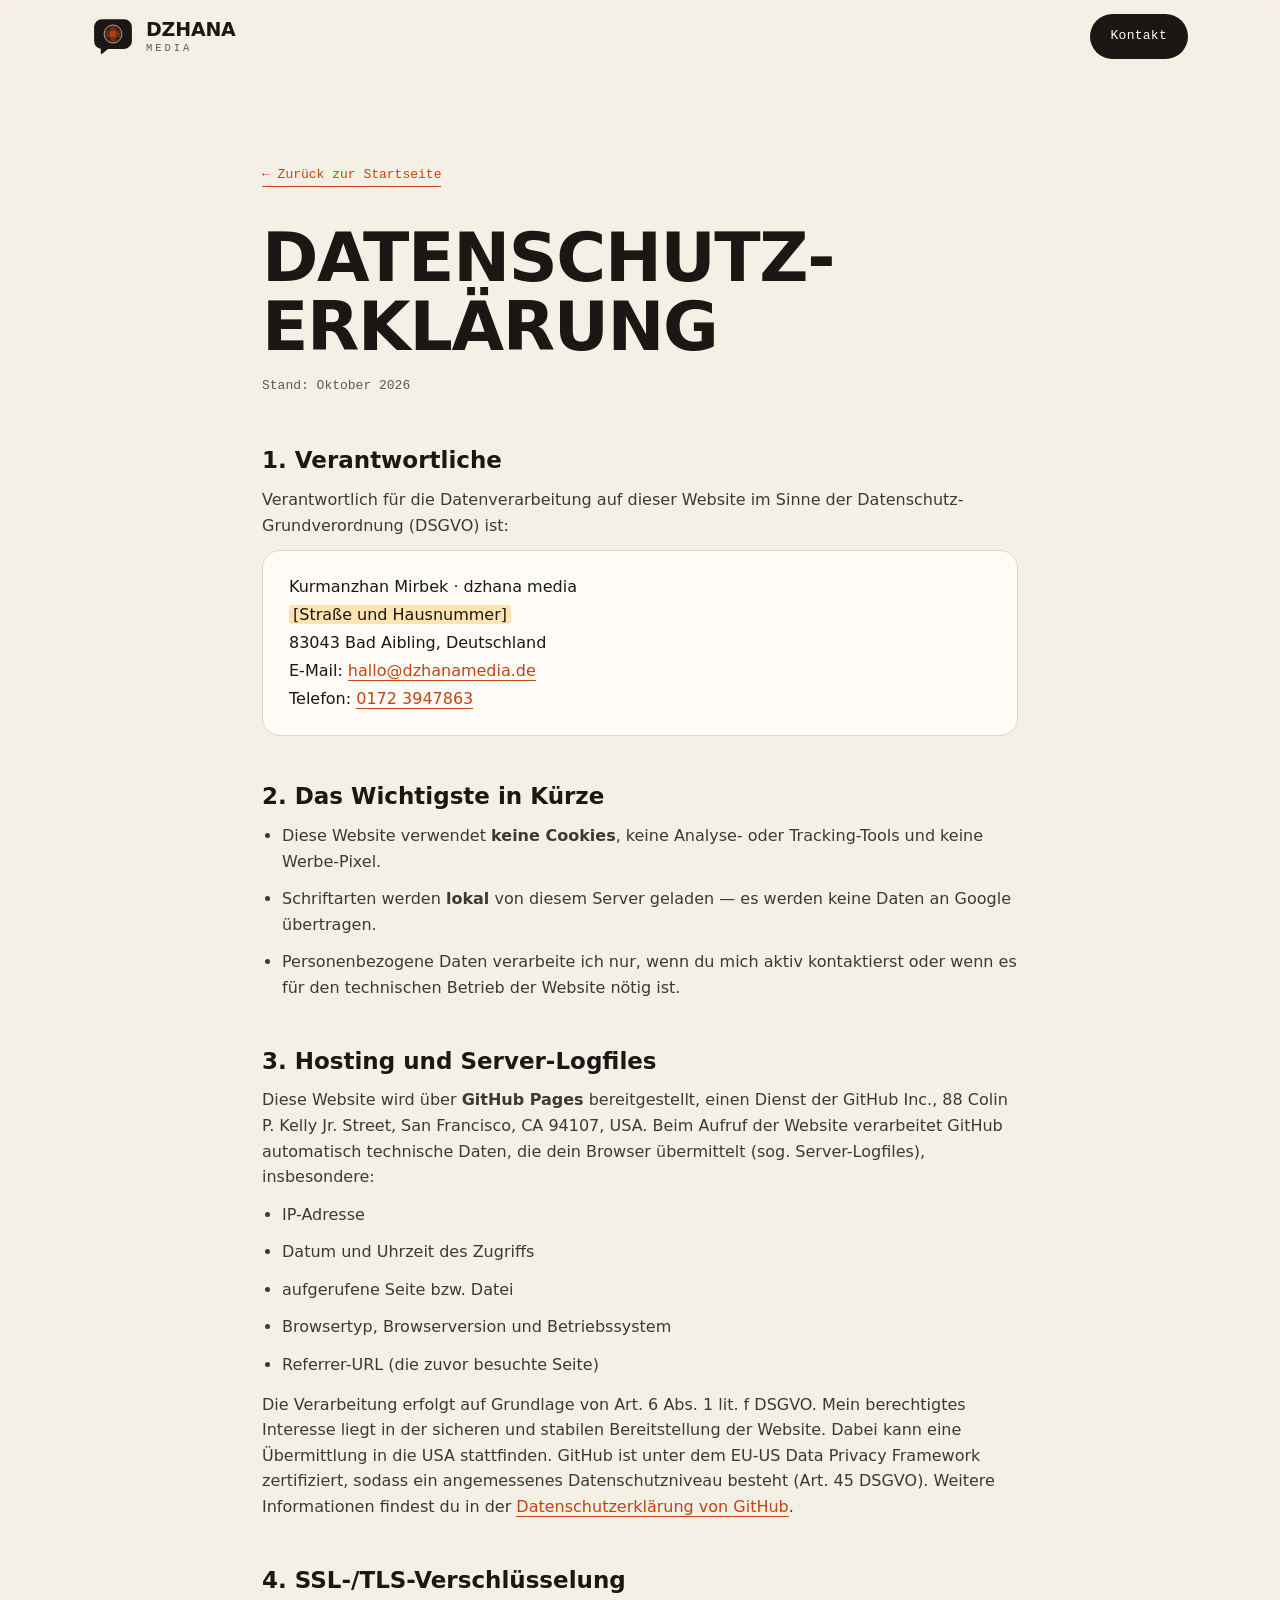
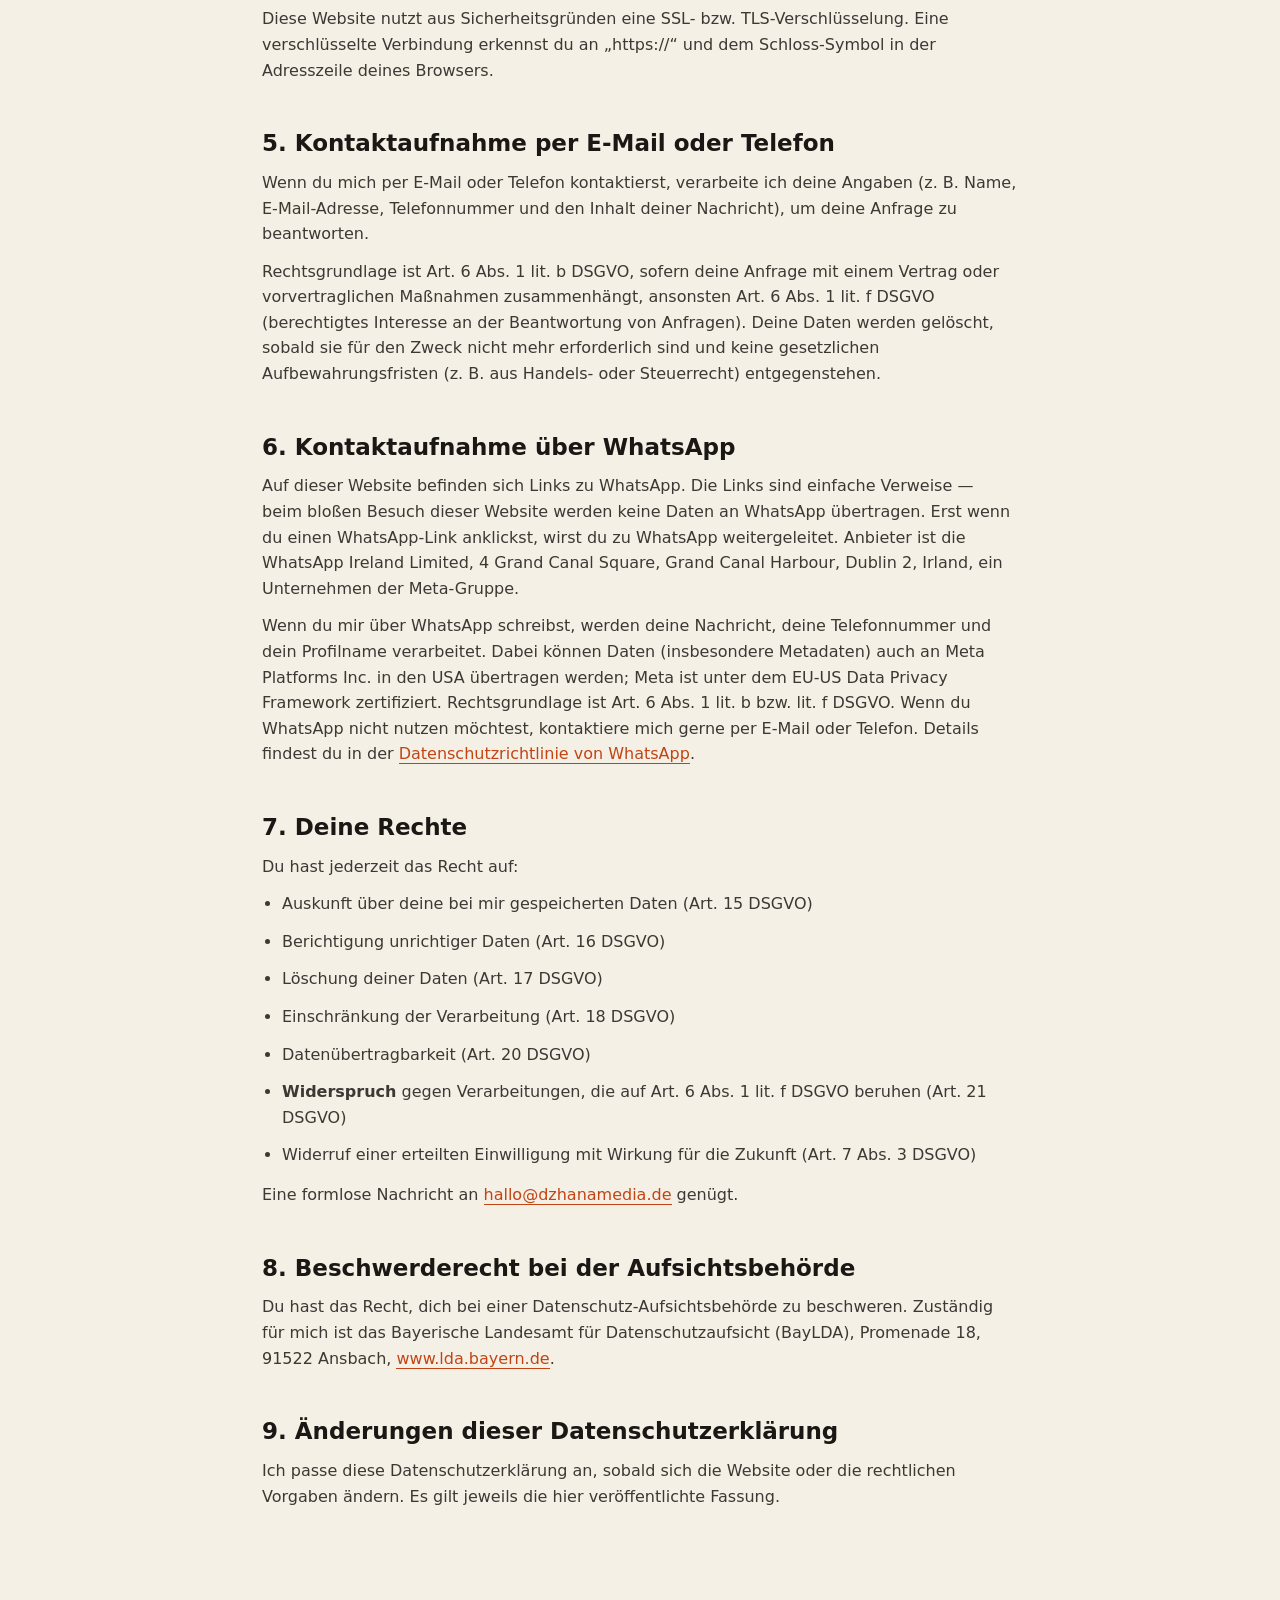
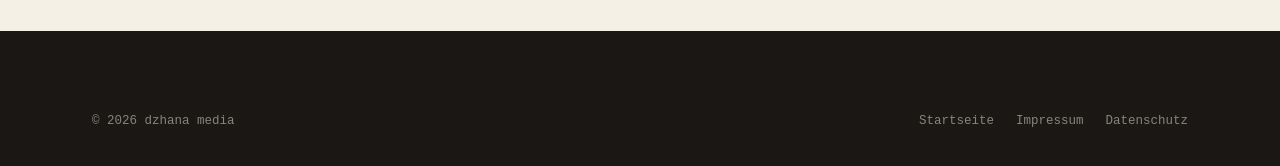
==== datenschutz.html @ 15af7c70 "Professional redesign, single-video prices, Impressum and Datenschutz - New design in the logo color" ====
<!DOCTYPE html>
<html lang="de" class="no-js">
<head>
<meta charset="UTF-8">
<meta name="viewport" content="width=device-width, initial-scale=1.0">
<title>Datenschutzerklärung — dzhana media</title>
<meta name="robots" content="noindex, follow">
<meta name="theme-color" content="#1A1714">
<link rel="icon" type="image/svg+xml" href="assets/img/favicon.svg">
<link rel="stylesheet" href="assets/css/style.css">
</head>
<body>

<header class="site-header">
  <div class="nav">
    <a href="index.html" class="brand" aria-label="dzhana media – zur Startseite">
      <img src="assets/img/logo-icon.svg" alt="" width="42" height="38">
      <span class="brand-name">dzhana<small>MEDIA</small></span>
    </a>
    <a href="index.html#kontakt" class="btn btn-primary nav-cta">Kontakt</a>
  </div>
</header>

<main class="legal">
  <div class="wrap">
    <a href="index.html" class="back-link">← Zurück zur Startseite</a>
    <h1 class="h-title">Datenschutz&shy;erklärung</h1>
    <p class="updated">Stand: Oktober 2026</p>

    <h2>1. Verantwortliche</h2>
    <p>Verantwortlich für die Datenverarbeitung auf dieser Website im Sinne der Datenschutz-Grundverordnung (DSGVO) ist:</p>
    <address>
      Kurmanzhan Mirbek · dzhana media<br>
      <span class="todo">[Straße und Hausnummer]</span><br>
      83043 Bad Aibling, Deutschland<br>
      E-Mail: <a href="mailto:hallo@dzhanamedia.de">hallo@dzhanamedia.de</a><br>
      Telefon: <a href="tel:+491723947863">0172 3947863</a>
    </address>

    <h2>2. Das Wichtigste in Kürze</h2>
    <ul>
      <li>Diese Website verwendet <strong>keine Cookies</strong>, keine Analyse- oder Tracking-Tools und keine Werbe-Pixel.</li>
      <li>Schriftarten werden <strong>lokal</strong> von diesem Server geladen — es werden keine Daten an Google übertragen.</li>
      <li>Personenbezogene Daten verarbeite ich nur, wenn du mich aktiv kontaktierst oder wenn es für den technischen Betrieb der Website nötig ist.</li>
    </ul>

    <h2>3. Hosting und Server-Logfiles</h2>
    <p>Diese Website wird über <strong>GitHub Pages</strong> bereitgestellt, einen Dienst der GitHub Inc., 88 Colin P. Kelly Jr. Street, San Francisco, CA 94107, USA. Beim Aufruf der Website verarbeitet GitHub automatisch technische Daten, die dein Browser übermittelt (sog. Server-Logfiles), insbesondere:</p>
    <ul>
      <li>IP-Adresse</li>
      <li>Datum und Uhrzeit des Zugriffs</li>
      <li>aufgerufene Seite bzw. Datei</li>
      <li>Browsertyp, Browserversion und Betriebssystem</li>
      <li>Referrer-URL (die zuvor besuchte Seite)</li>
    </ul>
    <p>Die Verarbeitung erfolgt auf Grundlage von Art. 6 Abs. 1 lit. f DSGVO. Mein berechtigtes Interesse liegt in der sicheren und stabilen Bereitstellung der Website. Dabei kann eine Übermittlung in die USA stattfinden. GitHub ist unter dem EU-US Data Privacy Framework zertifiziert, sodass ein angemessenes Datenschutzniveau besteht (Art. 45 DSGVO). Weitere Informationen findest du in der <a href="https://docs.github.com/de/site-policy/privacy-policies/github-general-privacy-statement" target="_blank" rel="noopener">Datenschutzerklärung von GitHub</a>.</p>

    <h2>4. SSL-/TLS-Verschlüsselung</h2>
    <p>Diese Website nutzt aus Sicherheitsgründen eine SSL- bzw. TLS-Verschlüsselung. Eine verschlüsselte Verbindung erkennst du an „https://“ und dem Schloss-Symbol in der Adresszeile deines Browsers.</p>

    <h2>5. Kontaktaufnahme per E-Mail oder Telefon</h2>
    <p>Wenn du mich per E-Mail oder Telefon kontaktierst, verarbeite ich deine Angaben (z. B. Name, E-Mail-Adresse, Telefonnummer und den Inhalt deiner Nachricht), um deine Anfrage zu beantworten.</p>
    <p>Rechtsgrundlage ist Art. 6 Abs. 1 lit. b DSGVO, sofern deine Anfrage mit einem Vertrag oder vorvertraglichen Maßnahmen zusammenhängt, ansonsten Art. 6 Abs. 1 lit. f DSGVO (berechtigtes Interesse an der Beantwortung von Anfragen). Deine Daten werden gelöscht, sobald sie für den Zweck nicht mehr erforderlich sind und keine gesetzlichen Aufbewahrungsfristen (z. B. aus Handels- oder Steuerrecht) entgegenstehen.</p>

    <h2>6. Kontaktaufnahme über WhatsApp</h2>
    <p>Auf dieser Website befinden sich Links zu WhatsApp. Die Links sind einfache Verweise — beim bloßen Besuch dieser Website werden keine Daten an WhatsApp übertragen. Erst wenn du einen WhatsApp-Link anklickst, wirst du zu WhatsApp weitergeleitet. Anbieter ist die WhatsApp Ireland Limited, 4 Grand Canal Square, Grand Canal Harbour, Dublin 2, Irland, ein Unternehmen der Meta-Gruppe.</p>
    <p>Wenn du mir über WhatsApp schreibst, werden deine Nachricht, deine Telefonnummer und dein Profilname verarbeitet. Dabei können Daten (insbesondere Metadaten) auch an Meta Platforms Inc. in den USA übertragen werden; Meta ist unter dem EU-US Data Privacy Framework zertifiziert. Rechtsgrundlage ist Art. 6 Abs. 1 lit. b bzw. lit. f DSGVO. Wenn du WhatsApp nicht nutzen möchtest, kontaktiere mich gerne per E-Mail oder Telefon. Details findest du in der <a href="https://www.whatsapp.com/legal/privacy-policy-eea" target="_blank" rel="noopener">Datenschutzrichtlinie von WhatsApp</a>.</p>

    <h2>7. Deine Rechte</h2>
    <p>Du hast jederzeit das Recht auf:</p>
    <ul>
      <li>Auskunft über deine bei mir gespeicherten Daten (Art. 15 DSGVO)</li>
      <li>Berichtigung unrichtiger Daten (Art. 16 DSGVO)</li>
      <li>Löschung deiner Daten (Art. 17 DSGVO)</li>
      <li>Einschränkung der Verarbeitung (Art. 18 DSGVO)</li>
      <li>Datenübertragbarkeit (Art. 20 DSGVO)</li>
      <li><strong>Widerspruch</strong> gegen Verarbeitungen, die auf Art. 6 Abs. 1 lit. f DSGVO beruhen (Art. 21 DSGVO)</li>
      <li>Widerruf einer erteilten Einwilligung mit Wirkung für die Zukunft (Art. 7 Abs. 3 DSGVO)</li>
    </ul>
    <p>Eine formlose Nachricht an <a href="mailto:hallo@dzhanamedia.de">hallo@dzhanamedia.de</a> genügt.</p>

    <h2>8. Beschwerderecht bei der Aufsichtsbehörde</h2>
    <p>Du hast das Recht, dich bei einer Datenschutz-Aufsichtsbehörde zu beschweren. Zuständig für mich ist das Bayerische Landesamt für Datenschutzaufsicht (BayLDA), Promenade 18, 91522 Ansbach, <a href="https://www.lda.bayern.de" target="_blank" rel="noopener">www.lda.bayern.de</a>.</p>

    <h2>9. Änderungen dieser Datenschutzerklärung</h2>
    <p>Ich passe diese Datenschutzerklärung an, sobald sich die Website oder die rechtlichen Vorgaben ändern. Es gilt jeweils die hier veröffentlichte Fassung.</p>
  </div>
</main>

<footer class="site-footer">
  <div class="wrap">
    <div class="foot-bottom" style="padding-top:0;">
      <span>© <span data-year>2026</span> dzhana media</span>
      <nav aria-label="Rechtliches"><a href="index.html">Startseite</a><a href="impressum.html">Impressum</a><a href="datenschutz.html">Datenschutz</a></nav>
    </div>
  </div>
</footer>

<script src="assets/js/main.js"></script>
</body>
</html>
---- assets/css/style.css ----
/* =========================================================
   dzhana media — Stylesheet
   Farben aus dem Logo: Ink #1A1714 · Cream #F5F0E6 · Orange #E5531A
   ========================================================= */

/* ---------- Schriften (lokal gehostet, DSGVO-konform) ---------- */
@font-face{font-family:'Space Grotesk';font-style:normal;font-weight:500;font-display:swap;src:url('../fonts/space-grotesk-latin-500-normal.woff2') format('woff2');}
@font-face{font-family:'Space Grotesk';font-style:normal;font-weight:700;font-display:swap;src:url('../fonts/space-grotesk-latin-700-normal.woff2') format('woff2');}
@font-face{font-family:'IBM Plex Sans';font-style:normal;font-weight:400;font-display:swap;src:url('../fonts/ibm-plex-sans-latin-400-normal.woff2') format('woff2');}
@font-face{font-family:'IBM Plex Sans';font-style:normal;font-weight:500;font-display:swap;src:url('../fonts/ibm-plex-sans-latin-500-normal.woff2') format('woff2');}
@font-face{font-family:'IBM Plex Sans';font-style:normal;font-weight:600;font-display:swap;src:url('../fonts/ibm-plex-sans-latin-600-normal.woff2') format('woff2');}
@font-face{font-family:'IBM Plex Mono';font-style:normal;font-weight:400;font-display:swap;src:url('../fonts/ibm-plex-mono-latin-400-normal.woff2') format('woff2');}
@font-face{font-family:'IBM Plex Mono';font-style:normal;font-weight:500;font-display:swap;src:url('../fonts/ibm-plex-mono-latin-500-normal.woff2') format('woff2');}

:root{
  --ink:#1A1714;
  --ink-2:#26211D;
  --ink-soft:#5E5852;
  --cream:#F5F0E6;
  --cream-2:#EDE5D7;
  --paper:#FFFCF7;
  --orange:#E5531A;
  --orange-deep:#C24414;
  --line:#E1D7C6;
  --line-dark:rgba(245,240,230,0.14);
  --font-display:'Space Grotesk', system-ui, sans-serif;
  --font-body:'IBM Plex Sans', system-ui, sans-serif;
  --font-mono:'IBM Plex Mono', ui-monospace, monospace;
  --wrap:1160px;
  --radius:22px;
  --ease:cubic-bezier(.2,.7,.2,1);
}

*,*::before,*::after{margin:0;padding:0;box-sizing:border-box;}
html{scroll-behavior:smooth;scroll-padding-top:90px;-webkit-text-size-adjust:100%;overflow-x:clip;}
body{
  background:var(--cream);color:var(--ink);
  font-family:var(--font-body);font-size:16px;line-height:1.6;
  overflow-x:hidden;overflow-x:clip;-webkit-font-smoothing:antialiased;
}
a{color:inherit;text-decoration:none;}
img,svg{max-width:100%;display:block;}
button{font:inherit;color:inherit;}
::selection{background:var(--orange);color:var(--paper);}
:focus-visible{outline:2px solid var(--orange);outline-offset:3px;border-radius:4px;}
.wrap{max-width:var(--wrap);margin:0 auto;padding:0 32px;}
.skip-link{position:absolute;left:-9999px;top:12px;background:var(--ink);color:var(--paper);padding:10px 16px;border-radius:8px;z-index:200;}
.skip-link:focus{left:12px;}

/* ---------- Typografie ---------- */
.h-title{
  font-family:var(--font-display);font-weight:700;
  text-transform:uppercase;line-height:1.02;letter-spacing:-0.02em;
  text-wrap:balance;
}
.box{
  background:var(--orange);color:var(--paper);
  padding:0 0.16em;display:inline-block;
  box-decoration-break:clone;-webkit-box-decoration-break:clone;
}
.box.dark{background:var(--ink);}
.eyebrow{
  font-family:var(--font-mono);font-size:12.5px;letter-spacing:0.16em;text-transform:uppercase;
  color:var(--orange-deep);display:flex;align-items:center;gap:12px;margin-bottom:20px;
}
.eyebrow::before{content:"";width:26px;height:1px;background:currentColor;}
.lead{font-size:18px;color:var(--ink-soft);max-width:520px;}

/* ---------- Buttons ---------- */
.btn{
  font-family:var(--font-mono);font-size:14px;letter-spacing:0.02em;font-weight:500;
  display:inline-flex;align-items:center;justify-content:center;gap:10px;
  padding:16px 28px;border-radius:100px;border:1px solid transparent;cursor:pointer;
  transition:transform .3s var(--ease), background-color .3s var(--ease), box-shadow .3s var(--ease), color .3s, border-color .3s;
}
.btn svg{transition:transform .3s var(--ease);}
.btn:hover svg{transform:translateX(4px);}
.btn-primary{background:var(--ink);color:var(--paper);}
.btn-primary:hover{background:var(--orange);transform:translateY(-2px);box-shadow:0 14px 30px -12px rgba(229,83,26,0.6);}
.btn-orange{background:var(--orange);color:var(--paper);}
.btn-orange:hover{background:var(--orange-deep);transform:translateY(-2px);box-shadow:0 14px 30px -12px rgba(229,83,26,0.6);}
.btn-outline{border-color:currentColor;background:transparent;}
.btn-outline:hover{background:var(--ink);color:var(--paper);border-color:var(--ink);transform:translateY(-2px);}
.btn-light{background:var(--paper);color:var(--ink);}
.btn-light:hover{background:var(--ink);color:var(--paper);transform:translateY(-2px);}
.link-underline{border-bottom:1px solid currentColor;padding-bottom:2px;font-family:var(--font-mono);font-size:14px;transition:color .3s;}
.link-underline:hover{color:var(--orange-deep);}

/* ---------- Header ---------- */
.site-header{
  position:fixed;inset:0 0 auto 0;z-index:100;
  background:rgba(245,240,230,0.82);
  backdrop-filter:saturate(1.4) blur(14px);-webkit-backdrop-filter:saturate(1.4) blur(14px);
  border-bottom:1px solid transparent;
  transition:border-color .3s, box-shadow .3s, background .3s;
}
.site-header.scrolled{border-bottom-color:var(--line);box-shadow:0 8px 30px -20px rgba(26,23,20,0.35);}
.nav{display:flex;align-items:center;justify-content:space-between;gap:24px;padding:14px 32px;max-width:var(--wrap);margin:0 auto;}
.brand{display:flex;align-items:center;gap:12px;}
.brand img{width:42px;height:auto;transition:transform .4s var(--ease);}
.brand:hover img{transform:rotate(-8deg) scale(1.05);}
.brand-name{font-family:var(--font-display);font-weight:700;font-size:19px;text-transform:uppercase;letter-spacing:-0.01em;line-height:1;}
.brand-name small{display:block;font-family:var(--font-mono);font-weight:400;font-size:10.5px;letter-spacing:0.28em;color:var(--ink-soft);margin-top:4px;}
.nav-links{display:flex;gap:30px;font-family:var(--font-mono);font-size:13px;letter-spacing:0.04em;}
.nav-links a{position:relative;padding:4px 0;}
.nav-links a::after{content:"";position:absolute;left:0;bottom:-2px;width:100%;height:1px;background:var(--orange);transform:scaleX(0);transform-origin:right;transition:transform .35s var(--ease);}
.nav-links a:hover::after,.nav-links a.active::after{transform:scaleX(1);transform-origin:left;}
.nav-cta{padding:11px 20px;font-size:13px;}
.burger{display:none;width:44px;height:44px;border:none;background:none;cursor:pointer;position:relative;}
.burger span{position:absolute;left:11px;right:11px;height:2px;background:var(--ink);border-radius:2px;transition:transform .35s var(--ease), opacity .2s;}
.burger span:nth-child(1){top:16px;}
.burger span:nth-child(2){top:26px;}
.menu-open .burger span:nth-child(1){transform:translateY(5px) rotate(45deg);}
.menu-open .burger span:nth-child(2){transform:translateY(-5px) rotate(-45deg);}
.mobile-menu{
  display:none;position:fixed;inset:0;z-index:90;background:var(--ink);color:var(--cream);
  padding:110px 28px 40px;flex-direction:column;gap:6px;
  opacity:0;visibility:hidden;transition:opacity .35s var(--ease), visibility .35s;
}
.mobile-menu a{font-family:var(--font-display);font-weight:700;font-size:34px;text-transform:uppercase;padding:8px 0;border-bottom:1px solid var(--line-dark);
  transform:translateY(16px);opacity:0;transition:transform .5s var(--ease), opacity .5s var(--ease), color .2s;}
.mobile-menu a:hover{color:var(--orange);}
.mobile-menu .btn{margin-top:26px;font-family:var(--font-mono);font-weight:500;font-size:15px;text-transform:none;padding:18px 28px;border:none;}
.menu-open .mobile-menu{opacity:1;visibility:visible;}
.menu-open .mobile-menu a{transform:none;opacity:1;}
.menu-open .mobile-menu a:nth-child(2){transition-delay:.04s;}
.menu-open .mobile-menu a:nth-child(3){transition-delay:.08s;}
.menu-open .mobile-menu a:nth-child(4){transition-delay:.12s;}
.menu-open .mobile-menu a:nth-child(5){transition-delay:.16s;}
.menu-open .mobile-menu a:nth-child(6){transition-delay:.2s;}
.menu-open .site-header{background:transparent;border-color:transparent;box-shadow:none;backdrop-filter:none;-webkit-backdrop-filter:none;}
.menu-open .site-header .brand-name,.menu-open .site-header .brand-name small{color:var(--cream);}
.menu-open .burger span{background:var(--cream);}
.menu-open{overflow:hidden;}

/* ---------- Sections ---------- */
section{padding:120px 0;position:relative;}
.section-head{max-width:700px;margin-bottom:60px;}
.section-head .h-title{font-size:clamp(34px,4.6vw,56px);}
.section-head p{margin-top:20px;}
.dark{background:var(--ink);color:var(--cream);}
.dark .eyebrow{color:var(--orange);}
.dark .lead,.dark .muted{color:rgba(245,240,230,0.66);}

/* ---------- Hero ---------- */
.hero{padding:170px 0 90px;overflow:hidden;}
.hero-grid{display:grid;grid-template-columns:1.1fr 0.9fr;gap:48px;align-items:center;}
.hero .h-title{font-size:clamp(44px,6.6vw,84px);}
.hero .lead{margin:28px 0 38px;}
.hero-actions{display:flex;gap:22px;flex-wrap:wrap;align-items:center;}
.hero-meta{display:flex;flex-wrap:wrap;gap:10px 26px;margin-top:44px;font-family:var(--font-mono);font-size:12.5px;color:var(--ink-soft);}
.hero-meta span{display:flex;align-items:center;gap:8px;}
.hero-meta span::before{content:"";width:6px;height:6px;border-radius:50%;background:var(--orange);}
.hero-bg-ring{
  position:absolute;right:-180px;top:80px;width:640px;height:640px;border-radius:50%;
  border:1px solid var(--line);pointer-events:none;
}
.hero-bg-ring::after{content:"";position:absolute;inset:70px;border-radius:50%;border:1px dashed var(--line);animation:spin 80s linear infinite;}
@keyframes spin{to{transform:rotate(360deg);}}

/* Hero entrance */
.hero-in > *{opacity:0;transform:translateY(26px);animation:heroIn .9s var(--ease) forwards;}
.hero-in > *:nth-child(1){animation-delay:.05s;}
.hero-in > *:nth-child(2){animation-delay:.15s;}
.hero-in > *:nth-child(3){animation-delay:.28s;}
.hero-in > *:nth-child(4){animation-delay:.4s;}
.hero-in > *:nth-child(5){animation-delay:.52s;}
@keyframes heroIn{to{opacity:1;transform:none;}}

/* Phones */
.phones{position:relative;height:560px;}
.phone{
  position:absolute;width:240px;height:490px;border-radius:38px;background:var(--ink);padding:9px;
  box-shadow:0 40px 80px -30px rgba(26,23,20,0.55), inset 0 0 0 1.5px #3a332d;
}
.phone::before{content:"";position:absolute;top:18px;left:50%;transform:translateX(-50%);width:70px;height:20px;border-radius:20px;background:var(--ink);z-index:3;}
.phone-screen{position:relative;width:100%;height:100%;border-radius:30px;overflow:hidden;background:#2a2420 center/cover no-repeat;}
.phone-a{left:2%;top:40px;transform:rotate(-7deg);z-index:1;animation:phoneInA 1.1s var(--ease) .35s both, floatA 7s ease-in-out 1.5s infinite;}
.phone-b{right:2%;top:0;transform:rotate(5deg);z-index:2;animation:phoneInB 1.1s var(--ease) .5s both, floatB 8s ease-in-out 1.6s infinite;}
@keyframes phoneInA{from{opacity:0;transform:translateY(60px) rotate(-14deg);}to{opacity:1;transform:rotate(-7deg);}}
@keyframes phoneInB{from{opacity:0;transform:translateY(80px) rotate(12deg);}to{opacity:1;transform:rotate(5deg);}}
@keyframes floatA{0%,100%{transform:rotate(-7deg) translateY(0);}50%{transform:rotate(-6deg) translateY(-12px);}}
@keyframes floatB{0%,100%{transform:rotate(5deg) translateY(0);}50%{transform:rotate(4deg) translateY(-16px);}}

/* Phone A – Kamera-Ansicht */
.cam{background-image:url('../img/portrait.jpg');background-position:58% 30%;}
.cam::after{content:"";position:absolute;inset:0;background:linear-gradient(180deg,rgba(0,0,0,0.35),transparent 25%,transparent 70%,rgba(0,0,0,0.55));}
.cam-grid{position:absolute;inset:0;z-index:1;
  background-image:linear-gradient(rgba(255,255,255,0.18) 1px,transparent 1px),linear-gradient(90deg,rgba(255,255,255,0.18) 1px,transparent 1px);
  background-size:33.33% 33.33%;background-position:-1px -1px;}
.cam-top{position:absolute;top:46px;left:0;right:0;display:flex;justify-content:center;z-index:2;}
.timer{display:flex;align-items:center;gap:7px;background:rgba(229,83,26,0.95);color:#fff;font-family:var(--font-mono);font-size:11px;letter-spacing:0.06em;padding:4px 10px;border-radius:6px;}
.timer i{width:6px;height:6px;border-radius:50%;background:#fff;animation:blink 1.2s steps(2) infinite;}
@keyframes blink{50%{opacity:0;}}
.cam-bottom{position:absolute;bottom:22px;left:0;right:0;display:flex;align-items:center;justify-content:center;z-index:2;}
.shutter{width:58px;height:58px;border-radius:50%;border:3px solid #fff;display:grid;place-items:center;}
.shutter::after{content:"";width:24px;height:24px;border-radius:6px;background:var(--orange);}
.focus{position:absolute;z-index:2;left:46%;top:30%;width:64px;height:64px;border:1.5px solid #FFD27A;animation:focus 3.5s var(--ease) infinite;}
@keyframes focus{0%,100%{transform:scale(1);opacity:.9;}10%{transform:scale(.82);}20%{transform:scale(1);}70%{opacity:.9;}85%{opacity:0;}}

/* Phone B – fertiges Reel */
.reel{background-image:url('../img/portrait.jpg');background-position:62% 22%;}
.reel::after{content:"";position:absolute;inset:0;background:linear-gradient(180deg,rgba(26,23,20,0.25),transparent 30%,rgba(26,23,20,0.85) 100%);}
.reel-progress{position:absolute;top:46px;left:16px;right:16px;display:flex;gap:4px;z-index:2;}
.reel-progress span{flex:1;height:2.5px;border-radius:2px;background:rgba(255,255,255,0.35);overflow:hidden;}
.reel-progress span:first-child::after{content:"";display:block;height:100%;background:#fff;animation:prog 5s linear infinite;transform-origin:left;}
@keyframes prog{from{transform:scaleX(0);}to{transform:scaleX(1);}}
.reel-hook{position:absolute;left:16px;right:52px;top:42%;z-index:2;font-family:var(--font-display);font-weight:700;font-size:19px;line-height:1.1;text-transform:uppercase;color:#fff;}
.reel-hook em{font-style:normal;background:var(--orange);padding:0 .15em;}
.reel-side{position:absolute;right:12px;bottom:84px;z-index:2;display:flex;flex-direction:column;gap:16px;align-items:center;}
.reel-side svg{width:24px;height:24px;color:#fff;}
.reel-side .like{animation:like 3s ease-in-out infinite;}
@keyframes like{0%,70%,100%{transform:scale(1);color:#fff;}78%{transform:scale(1.3);color:var(--orange);}86%{transform:scale(1);color:var(--orange);}}
.reel-meta{position:absolute;left:16px;right:56px;bottom:22px;z-index:2;color:#fff;}
.reel-user{display:flex;align-items:center;gap:8px;font-family:var(--font-mono);font-size:11px;margin-bottom:6px;}
.reel-user img{width:24px;height:24px;border-radius:50%;background:var(--cream);padding:2px;}
.reel-caption{font-size:11.5px;line-height:1.35;opacity:.9;}
.badge{
  position:absolute;z-index:4;font-family:var(--font-mono);font-size:11.5px;letter-spacing:0.06em;text-transform:uppercase;
  background:var(--paper);color:var(--ink);padding:10px 14px;border-radius:12px;
  box-shadow:0 18px 40px -18px rgba(26,23,20,0.5);display:flex;align-items:center;gap:8px;
}
.badge b{color:var(--orange);font-weight:500;}
.badge-1{left:-6%;bottom:56px;animation:heroIn .8s var(--ease) 1.1s both, floatB 9s ease-in-out 2s infinite;}
.badge-2{right:-2%;bottom:-6px;animation:heroIn .8s var(--ease) 1.3s both;}

/* ---------- Laufband ---------- */
.marquee{background:var(--ink);color:var(--cream);padding:22px 0;overflow:hidden;border-block:1px solid var(--ink);}
.marquee-track{display:flex;gap:48px;width:max-content;animation:marquee 32s linear infinite;}
.marquee:hover .marquee-track{animation-play-state:paused;}
.marquee span{font-family:var(--font-display);font-weight:700;font-size:22px;text-transform:uppercase;letter-spacing:-0.01em;display:flex;align-items:center;gap:48px;white-space:nowrap;}
.marquee span::after{content:"";width:10px;height:10px;border-radius:50%;background:var(--orange);}
@keyframes marquee{to{transform:translateX(-50%);}}

/* ---------- Probleme ---------- */
.pain-grid{display:grid;grid-template-columns:repeat(2,1fr);gap:1px;background:var(--line-dark);border:1px solid var(--line-dark);border-radius:var(--radius);overflow:hidden;}
.pain-item{background:var(--ink);padding:40px 36px;display:flex;gap:22px;transition:background .4s var(--ease);}
.pain-item:hover{background:var(--ink-2);}
.pain-num{font-family:var(--font-mono);color:var(--orange);font-size:13px;padding-top:5px;}
.pain-item h3{font-family:var(--font-display);font-size:21px;font-weight:700;margin-bottom:8px;line-height:1.2;}
.pain-item p{color:rgba(245,240,230,0.62);font-size:15px;}
.pain-answer{margin-top:44px;display:flex;align-items:center;justify-content:space-between;gap:24px;flex-wrap:wrap;}
.pain-answer p{font-family:var(--font-display);font-size:clamp(22px,2.6vw,30px);font-weight:500;max-width:640px;line-height:1.25;}
.pain-answer p strong{color:var(--orange);font-weight:700;}

/* ---------- Ablauf ---------- */
.steps{display:grid;grid-template-columns:repeat(5,1fr);gap:18px;counter-reset:step;position:relative;}
.step{background:var(--paper);border:1px solid var(--line);border-radius:var(--radius);padding:28px 24px;position:relative;transition:transform .4s var(--ease), border-color .3s, box-shadow .4s var(--ease);}
.step:hover{transform:translateY(-8px);border-color:var(--orange);box-shadow:0 24px 50px -30px rgba(26,23,20,0.4);}
.step-num{font-family:var(--font-mono);font-size:12px;color:var(--orange-deep);letter-spacing:0.1em;display:flex;align-items:center;justify-content:space-between;margin-bottom:34px;}
.step-icon{width:42px;height:42px;border-radius:12px;background:var(--cream);display:grid;place-items:center;color:var(--ink);transition:background .3s, color .3s;}
.step:hover .step-icon{background:var(--orange);color:var(--paper);}
.step h3{font-family:var(--font-display);font-weight:700;font-size:19px;text-transform:uppercase;margin-bottom:10px;line-height:1.15;}
.step p{color:var(--ink-soft);font-size:14.5px;}

/* ---------- Vorteile ---------- */
.adv-grid{display:grid;grid-template-columns:1fr 1fr;gap:70px;align-items:start;}
.adv-list{border-top:1px solid var(--line);}
.adv{display:grid;grid-template-columns:52px 1fr;gap:12px;padding:28px 0;border-bottom:1px solid var(--line);transition:padding .4s var(--ease);}
.adv:hover{padding-left:10px;}
.adv-mark{font-family:var(--font-mono);font-size:13px;color:var(--orange-deep);padding-top:4px;}
.adv h3{font-family:var(--font-display);font-weight:700;font-size:20px;margin-bottom:6px;}
.adv p{color:var(--ink-soft);font-size:15px;}
.channels{display:flex;flex-wrap:wrap;gap:10px;margin-top:34px;align-items:center;}
.channels-label{font-family:var(--font-mono);font-size:13px;color:var(--ink-soft);margin-right:6px;}
.pill{font-family:var(--font-mono);font-size:13px;border:1px solid var(--line);border-radius:100px;padding:7px 16px;background:var(--paper);transition:border-color .3s, color .3s, transform .3s var(--ease);}
.pill:hover{border-color:var(--orange);color:var(--orange-deep);transform:translateY(-2px);}
.session-card{background:var(--ink);color:var(--cream);border-radius:28px;padding:44px;position:sticky;top:110px;overflow:hidden;}
.session-card::before{content:"";position:absolute;width:340px;height:340px;right:-140px;top:-140px;border-radius:50%;background:radial-gradient(circle,rgba(229,83,26,0.45),transparent 65%);}
.session-card > *{position:relative;}
.session-card .eyebrow{color:var(--orange);}
.session-card h3{font-family:var(--font-display);font-weight:700;font-size:30px;text-transform:uppercase;line-height:1.05;margin-bottom:14px;}
.session-card > p{color:rgba(245,240,230,0.7);}

/* Check-Listen */
.checks{list-style:none;margin:24px 0 32px;}
.checks li{display:flex;gap:12px;padding:11px 0;font-size:15px;border-top:1px solid var(--line);}
.checks li:first-child{border-top:none;}
.checks svg{flex-shrink:0;margin-top:4px;color:var(--orange);}
.dark .checks li,.session-card .checks li,.price-card.featured .checks li{border-color:var(--line-dark);}

/* ---------- Preise ---------- */
.price-tabs{display:inline-flex;background:var(--cream-2);border-radius:100px;padding:5px;margin-bottom:44px;gap:4px;}
.price-tab{border:none;background:transparent;cursor:pointer;font-family:var(--font-mono);font-size:13.5px;padding:11px 22px;border-radius:100px;color:var(--ink-soft);transition:background .3s, color .3s;}
.price-tab[aria-selected="true"]{background:var(--ink);color:var(--paper);}
.price-panel[hidden]{display:none;}
.price-panel{animation:panelIn .5s var(--ease);}
@keyframes panelIn{from{opacity:0;transform:translateY(12px);}to{opacity:1;transform:none;}}
.pricing{display:grid;grid-template-columns:repeat(3,1fr);gap:22px;align-items:stretch;}
.pricing.two{grid-template-columns:repeat(2,1fr);max-width:820px;}
.price-card{background:var(--paper);border:1px solid var(--line);border-radius:var(--radius);padding:38px 32px;display:flex;flex-direction:column;position:relative;transition:transform .4s var(--ease), box-shadow .4s var(--ease), border-color .3s;}
.price-card:hover{transform:translateY(-6px);box-shadow:0 30px 60px -36px rgba(26,23,20,0.45);border-color:var(--orange);}
.price-card.featured{background:var(--ink);color:var(--cream);border-color:var(--ink);}
.price-card.featured:hover{border-color:var(--orange);}
.price-flag{position:absolute;top:-13px;left:32px;background:var(--orange);color:var(--paper);font-family:var(--font-mono);font-size:11px;letter-spacing:0.1em;text-transform:uppercase;padding:6px 12px;border-radius:100px;}
.price-tag{font-family:var(--font-mono);font-size:12px;letter-spacing:0.14em;text-transform:uppercase;color:var(--orange-deep);margin-bottom:8px;}
.price-card.featured .price-tag{color:var(--orange);}
.price-card h3{font-family:var(--font-display);font-weight:700;font-size:24px;text-transform:uppercase;margin-bottom:18px;line-height:1.1;}
.price{font-family:var(--font-display);font-weight:700;font-size:46px;line-height:1;letter-spacing:-0.02em;margin-bottom:6px;}
.price small{font-family:var(--font-mono);font-size:13px;font-weight:400;opacity:.6;letter-spacing:0;margin-left:4px;}
.price-sub{font-size:14px;color:var(--ink-soft);min-height:22px;}
.price-card.featured .price-sub{color:rgba(245,240,230,0.6);}
.price-card .checks{flex-grow:1;}
.price-card .btn{width:100%;}
.price-card.featured .btn-primary{background:var(--orange);}
.price-card.featured .btn-primary:hover{background:var(--paper);color:var(--ink);}
.price-note{margin-top:28px;font-family:var(--font-mono);font-size:12.5px;color:var(--ink-soft);}

/* ---------- Über mich ---------- */
.about{display:grid;grid-template-columns:0.85fr 1.15fr;gap:72px;align-items:center;}
.portrait{position:relative;}
.portrait-img{aspect-ratio:4/5;border-radius:28px;overflow:hidden;position:relative;background:var(--ink);}
.portrait-img img{width:100%;height:100%;object-fit:cover;object-position:60% 25%;transition:transform 1.2s var(--ease);}
.portrait:hover .portrait-img img{transform:scale(1.04);}
.portrait-frame{position:absolute;inset:18px -18px -18px 18px;border:1px solid var(--orange);border-radius:28px;z-index:-1;}
.portrait-logo{position:absolute;right:-26px;top:34px;width:92px;filter:drop-shadow(0 16px 26px rgba(26,23,20,0.35));animation:floatB 8s ease-in-out infinite;}
.portrait-caption{position:absolute;left:20px;bottom:20px;background:rgba(26,23,20,0.75);backdrop-filter:blur(8px);-webkit-backdrop-filter:blur(8px);color:var(--cream);font-family:var(--font-mono);font-size:12px;letter-spacing:0.08em;padding:10px 14px;border-radius:12px;}
.about .h-title{font-size:clamp(32px,4vw,50px);}
.about-text p{color:var(--ink-soft);margin-top:20px;max-width:560px;}
.facts{display:grid;grid-template-columns:repeat(3,1fr);gap:16px;margin-top:34px;}
.fact{border:1px solid var(--line);border-radius:18px;padding:18px;background:var(--paper);}
.fact strong{display:block;font-family:var(--font-display);font-size:30px;line-height:1;margin-bottom:6px;}
.fact span{font-size:13px;color:var(--ink-soft);}
.tools{display:flex;flex-wrap:wrap;gap:8px;margin-top:26px;}
.values{display:grid;grid-template-columns:repeat(3,1fr);gap:24px;margin-top:36px;}
.value{border-top:2px solid var(--ink);padding-top:14px;transition:border-color .3s;}
.value:hover{border-color:var(--orange);}
.value h3{font-family:var(--font-mono);font-size:12px;letter-spacing:0.1em;text-transform:uppercase;color:var(--orange-deep);margin-bottom:8px;font-weight:500;}
.value p{font-size:14px;color:var(--ink-soft);}

/* ---------- FAQ ---------- */
.faq-grid{display:grid;grid-template-columns:0.8fr 1.2fr;gap:70px;align-items:start;}
.faq{border-top:1px solid var(--line);}
.faq details{border-bottom:1px solid var(--line);}
.faq summary{list-style:none;cursor:pointer;display:flex;justify-content:space-between;align-items:center;gap:20px;padding:24px 0;font-family:var(--font-display);font-weight:700;font-size:19px;transition:color .3s;}
.faq summary::-webkit-details-marker{display:none;}
.faq summary:hover{color:var(--orange-deep);}
.faq summary i{flex-shrink:0;width:32px;height:32px;border-radius:50%;border:1px solid var(--line);position:relative;transition:background .3s, border-color .3s, transform .4s var(--ease);}
.faq summary i::before,.faq summary i::after{content:"";position:absolute;left:50%;top:50%;width:12px;height:1.5px;background:currentColor;transform:translate(-50%,-50%);}
.faq summary i::after{transform:translate(-50%,-50%) rotate(90deg);transition:transform .4s var(--ease);}
.faq details[open] summary i{background:var(--orange);border-color:var(--orange);color:var(--paper);}
.faq details[open] summary i::after{transform:translate(-50%,-50%) rotate(0);}
.faq .answer{padding:0 50px 26px 0;color:var(--ink-soft);}

/* ---------- Kontakt ---------- */
.contact{padding:40px 0 120px;}
.cta{background:var(--orange);color:var(--paper);border-radius:36px;padding:90px 64px;position:relative;overflow:hidden;}
.cta-rings{position:absolute;right:-120px;bottom:-200px;width:560px;opacity:.16;pointer-events:none;animation:spin 90s linear infinite;}
.cta-inner{position:relative;display:grid;grid-template-columns:1.2fr 0.8fr;gap:50px;align-items:end;}
.cta .eyebrow{color:var(--paper);opacity:.85;}
.cta .h-title{font-size:clamp(38px,5.4vw,70px);}
.cta p{margin-top:22px;font-size:18px;opacity:.9;max-width:520px;}
.contact-list{display:flex;flex-direction:column;gap:12px;}
.contact-item{display:flex;align-items:center;justify-content:space-between;gap:16px;background:rgba(255,252,247,0.12);border:1px solid rgba(255,252,247,0.25);border-radius:18px;padding:18px 22px;transition:background .3s, transform .3s var(--ease), color .3s;}
.contact-item:hover{background:var(--paper);color:var(--ink);transform:translateX(6px);}
.contact-item small{display:block;font-family:var(--font-mono);font-size:11px;letter-spacing:0.12em;text-transform:uppercase;opacity:.75;margin-bottom:2px;}
.contact-item strong{font-family:var(--font-display);font-size:18px;font-weight:700;word-break:break-word;}

/* ---------- Footer ---------- */
.site-footer{background:var(--ink);color:var(--cream);padding:80px 0 36px;}
.foot-grid{display:grid;grid-template-columns:1.3fr 1fr 1fr 1fr;gap:40px;padding-bottom:56px;border-bottom:1px solid var(--line-dark);}
.foot-brand img{width:150px;margin-left:-14px;}
.foot-brand p{color:rgba(245,240,230,0.6);font-size:14px;margin-top:10px;max-width:260px;}
.foot-col h4{font-family:var(--font-mono);font-size:12px;letter-spacing:0.14em;text-transform:uppercase;color:var(--orange);margin-bottom:16px;font-weight:500;}
.foot-col a,.foot-col span{display:block;font-size:14.5px;color:rgba(245,240,230,0.78);padding:4px 0;transition:color .2s;}
.foot-col a:hover{color:var(--orange);}
.foot-bottom{display:flex;justify-content:space-between;flex-wrap:wrap;gap:12px;padding-top:28px;font-family:var(--font-mono);font-size:12.5px;color:rgba(245,240,230,0.5);}
.foot-bottom nav{display:flex;gap:22px;}
.foot-bottom a:hover{color:var(--orange);}
.to-top{position:fixed;right:22px;bottom:22px;width:48px;height:48px;border-radius:50%;background:var(--ink);color:var(--paper);display:grid;place-items:center;z-index:80;
  opacity:0;transform:translateY(16px);pointer-events:none;transition:opacity .3s, transform .3s var(--ease), background .3s;box-shadow:0 12px 26px -12px rgba(26,23,20,0.6);}
.to-top.show{opacity:1;transform:none;pointer-events:auto;}
.to-top:hover{background:var(--orange);}

/* ---------- Rechtstexte ---------- */
.legal{padding:160px 0 110px;}
.legal .wrap{max-width:820px;}
.legal h1{font-size:clamp(40px,6vw,68px);margin-bottom:14px;}
.legal .updated{font-family:var(--font-mono);font-size:13px;color:var(--ink-soft);margin-bottom:50px;}
.legal h2{font-family:var(--font-display);font-weight:700;font-size:23px;margin:46px 0 12px;line-height:1.25;}
.legal h3{font-family:var(--font-display);font-weight:700;font-size:18px;margin:26px 0 8px;}
.legal p,.legal li{color:#3d3833;margin-bottom:12px;}
.legal ul{padding-left:20px;margin-bottom:14px;}
.legal a{color:var(--orange-deep);border-bottom:1px solid currentColor;}
.legal address{font-style:normal;background:var(--paper);border:1px solid var(--line);border-radius:18px;padding:22px 26px;margin:10px 0 16px;line-height:1.75;}
.todo{background:#FFE3B3;color:var(--ink);padding:0 4px;border-radius:4px;}
.back-link{display:inline-flex;align-items:center;gap:8px;font-family:var(--font-mono);font-size:13px;margin-bottom:36px;color:var(--ink-soft);transition:color .2s, gap .3s var(--ease);}
.back-link:hover{color:var(--orange-deep);gap:12px;}

/* ---------- Scroll-Reveal ---------- */
.reveal{opacity:0;transform:translateY(34px);transition:opacity .9s var(--ease), transform .9s var(--ease);}
.reveal.is-visible{opacity:1;transform:none;}
.stagger > *{opacity:0;transform:translateY(28px);transition:opacity .8s var(--ease), transform .8s var(--ease);}
.stagger.is-visible > *{opacity:1;transform:none;}
.stagger.is-visible > *:nth-child(2){transition-delay:.08s;}
.stagger.is-visible > *:nth-child(3){transition-delay:.16s;}
.stagger.is-visible > *:nth-child(4){transition-delay:.24s;}
.stagger.is-visible > *:nth-child(5){transition-delay:.32s;}
.stagger.is-visible > *:nth-child(6){transition-delay:.4s;}
.no-js .reveal,.no-js .stagger > *{opacity:1;transform:none;}

/* ---------- Responsive ---------- */
@media (max-width:1080px){
  .steps{grid-template-columns:repeat(3,1fr);}
  .foot-grid{grid-template-columns:1fr 1fr;}
}
@media (max-width:920px){
  .nav-links,.nav-cta{display:none;}
  .burger{display:block;}
  .mobile-menu{display:flex;}
  section{padding:88px 0;}
  .hero{padding:130px 0 70px;}
  .hero-grid,.adv-grid,.about,.faq-grid,.cta-inner{grid-template-columns:1fr;}
  .phones{height:470px;max-width:420px;margin:20px auto 0;width:100%;}
  .phone{width:200px;height:410px;border-radius:32px;}
  .phone-screen{border-radius:25px;}
  .badge-1{left:0;}
  .badge-2{right:0;}
  .hero-bg-ring{width:420px;height:420px;right:-200px;top:40px;}
  .pricing,.pricing.two{grid-template-columns:1fr;max-width:520px;}
  .session-card{position:static;}
  .about{gap:56px;}
  .portrait{max-width:440px;}
  .portrait-logo{right:-10px;width:76px;}
  .cta{padding:64px 32px;border-radius:28px;}
}
@media (max-width:640px){
  .wrap,.nav{padding-left:18px;padding-right:18px;}
  .steps,.pain-grid,.values,.facts{grid-template-columns:1fr;}
  .facts{grid-template-columns:repeat(3,1fr);gap:8px;}
  .fact{padding:14px 12px;}
  .fact strong{font-size:22px;}
  .fact span{font-size:12px;}
  .pain-item{padding:30px 24px;}
  .phones{height:420px;}
  .phone{width:176px;height:362px;}
  .phone-a{left:0;}
  .phone-b{right:0;}
  .reel-hook{font-size:14px;top:36%;}
  .reel-caption{display:none;}
  .tab-price{display:none;}
  .badge{font-size:10.5px;padding:8px 11px;}
  .price-tabs{display:flex;width:100%;}
  .price-tab{flex:1;padding:11px 10px;font-size:12.5px;}
  .price-card{padding:34px 24px;}
  .foot-grid{grid-template-columns:1fr;}
  .faq .answer{padding-right:0;}
  .contact-item{padding:16px 18px;}

  .cta{padding:52px 22px;}
}
@media (prefers-reduced-motion:reduce){
  *,*::before,*::after{animation:none !important;transition:none !important;}
  html{scroll-behavior:auto;}
  .reveal,.stagger > *,.hero-in > *{opacity:1 !important;transform:none !important;}
  .phone-a{transform:rotate(-7deg);}
  .phone-b{transform:rotate(5deg);}
}
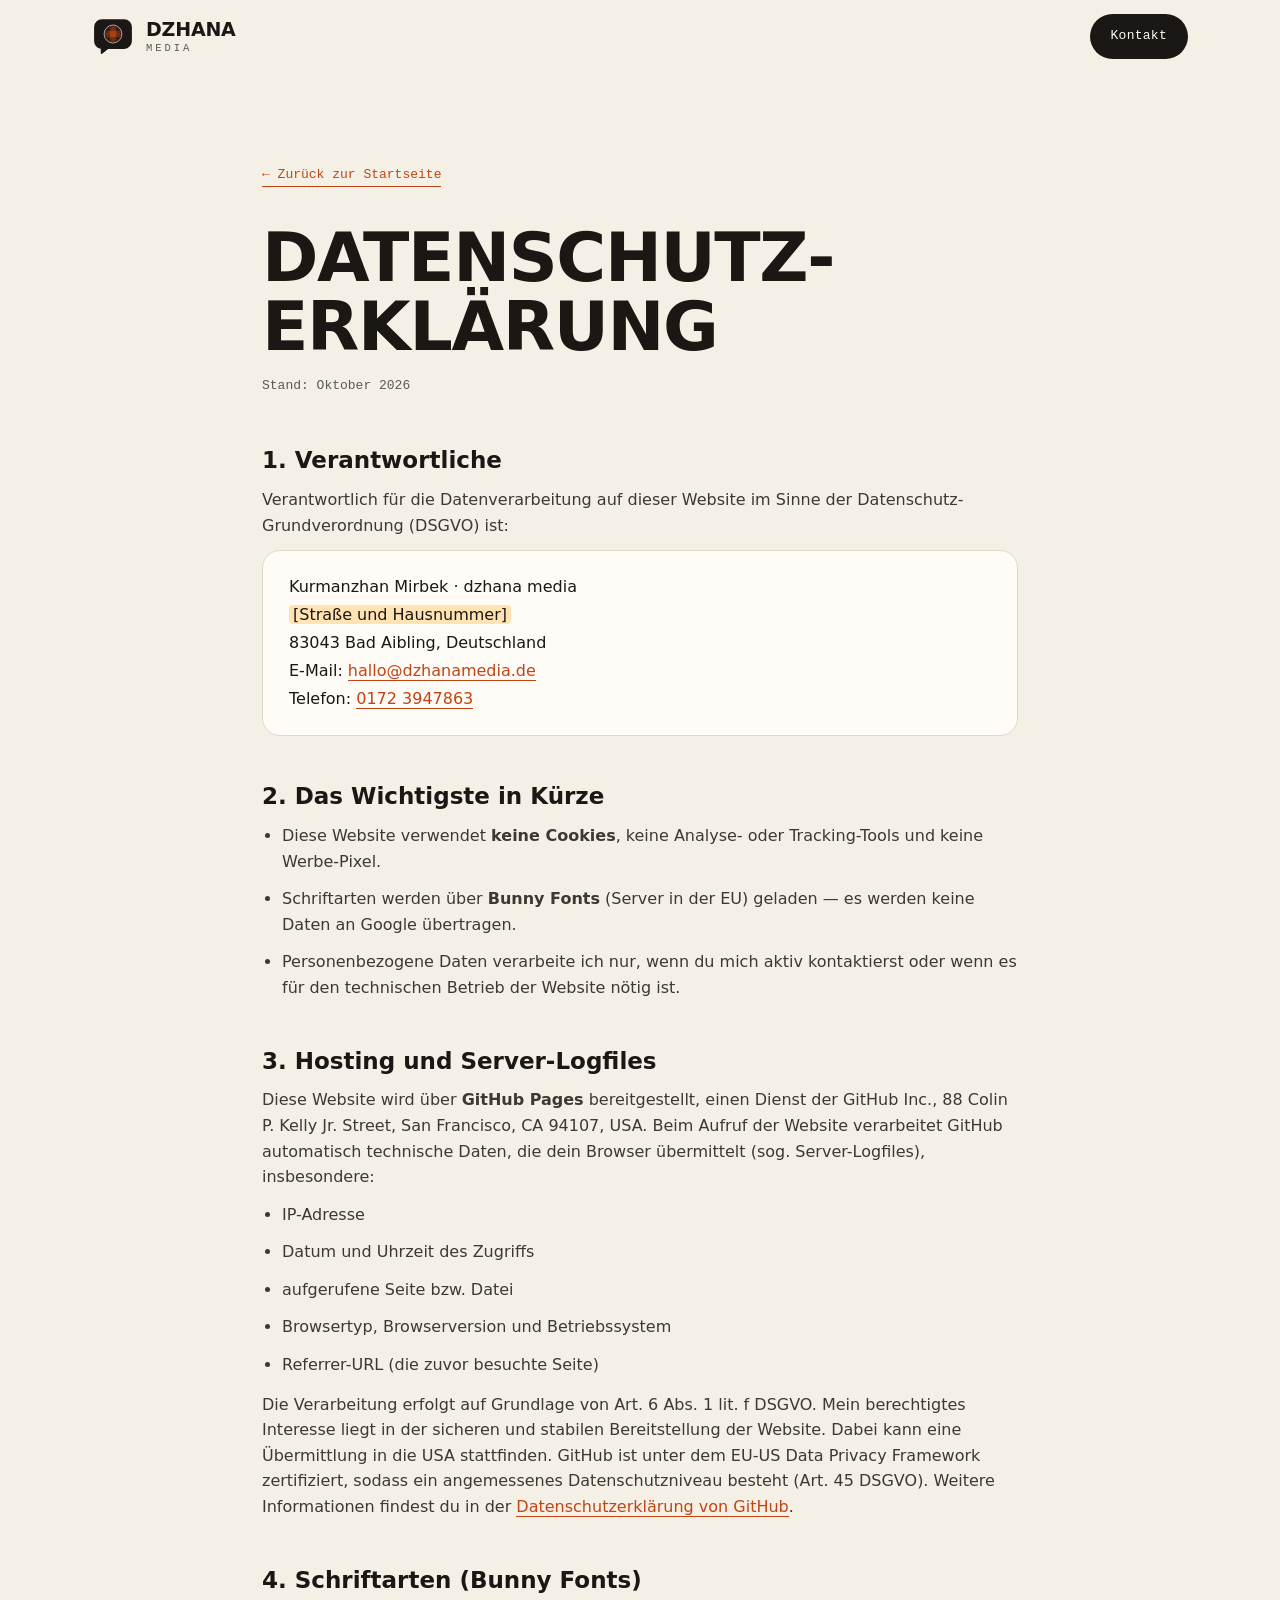
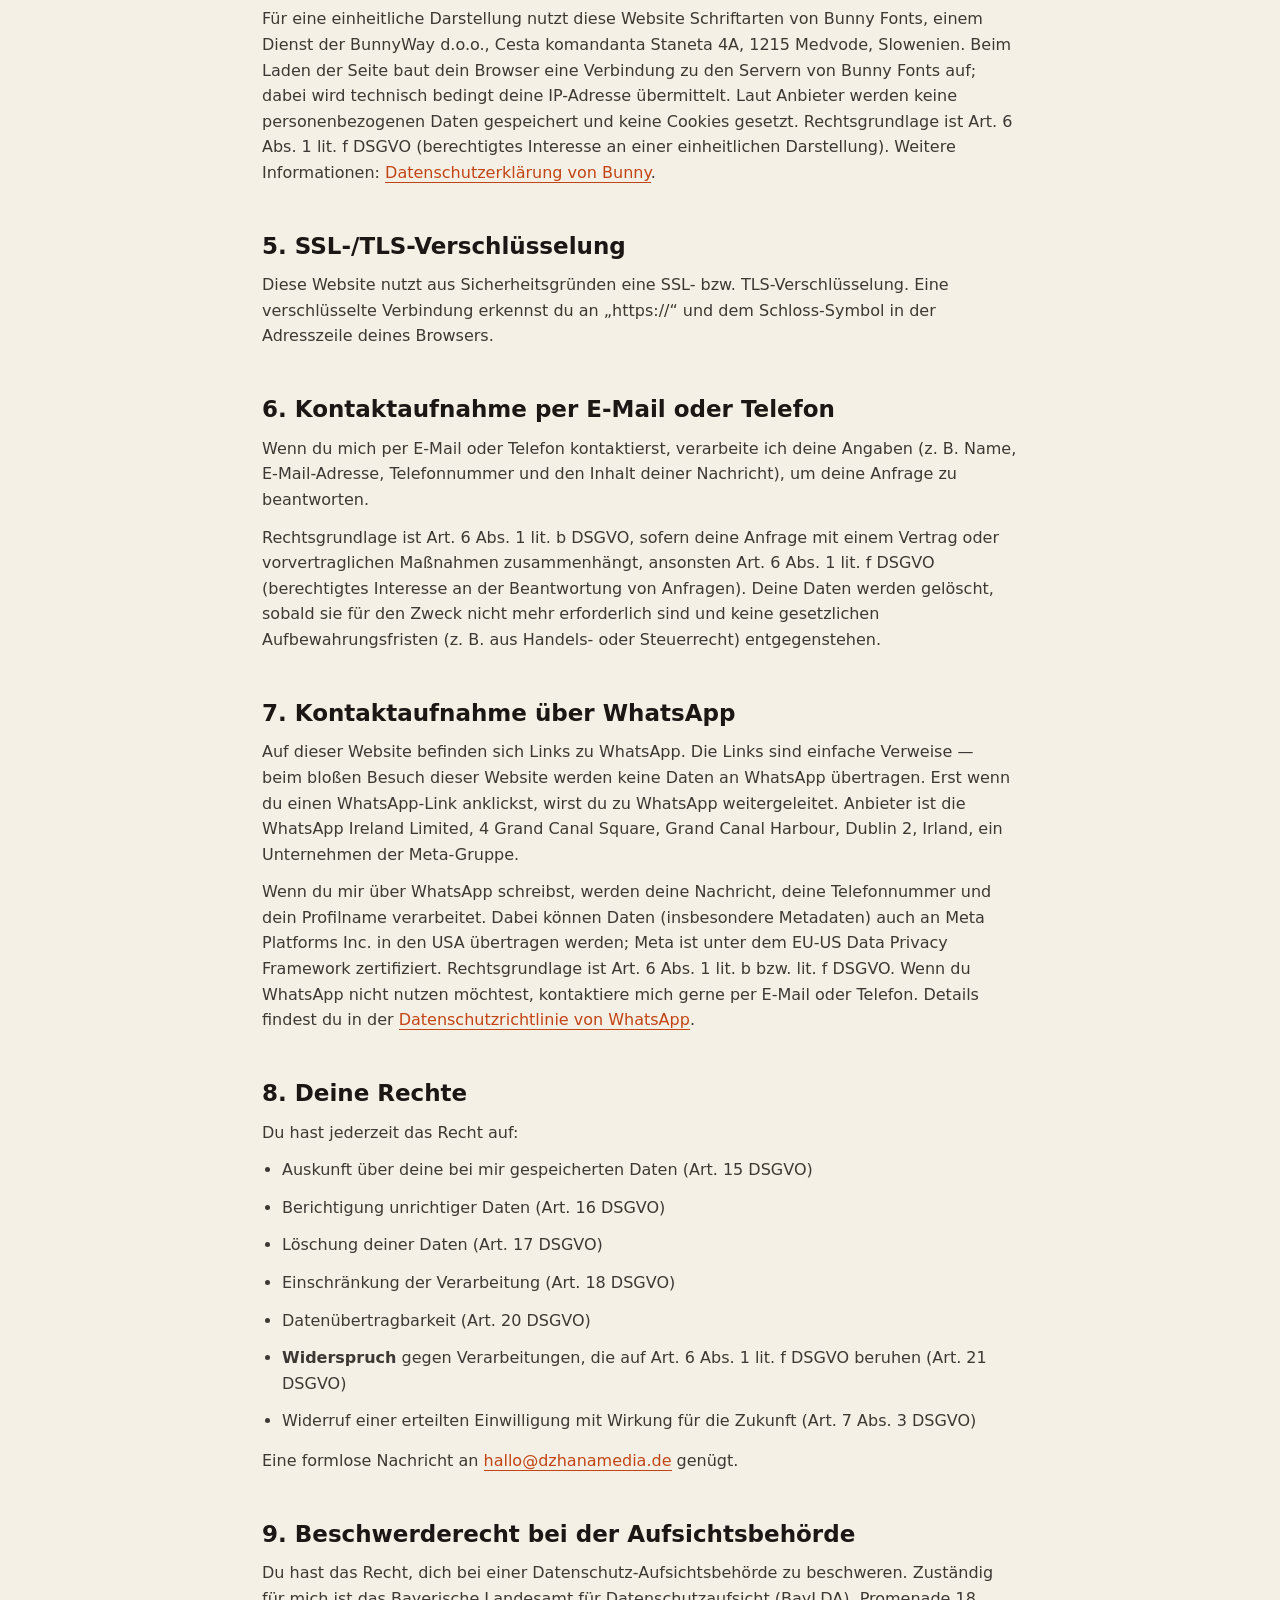
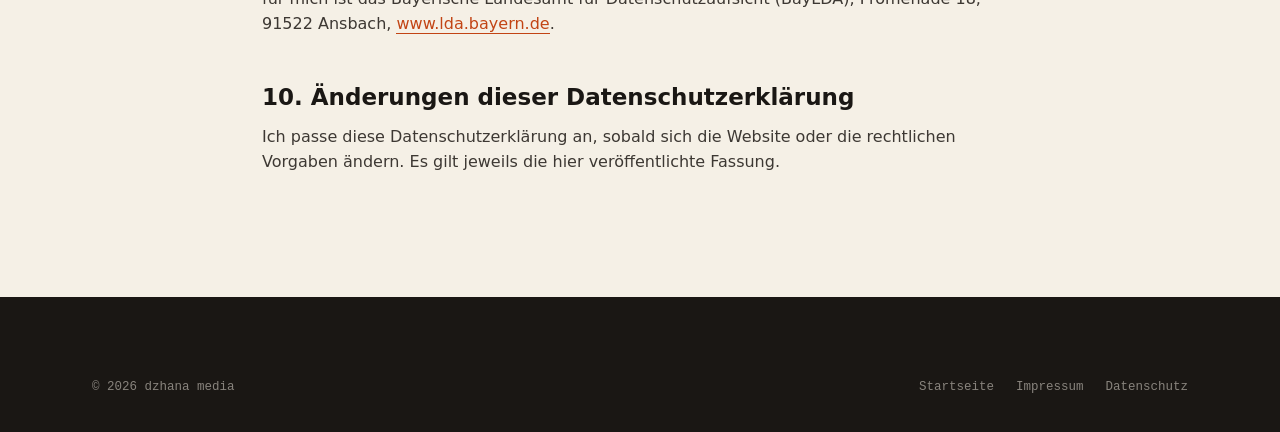
==== commit 2d6072d4: "Use Bunny Fonts and keep portrait at root" ====
--- a/datenschutz.html
+++ b/datenschutz.html
@@ -7,6 +7,8 @@
 <meta name="robots" content="noindex, follow">
 <meta name="theme-color" content="#1A1714">
 <link rel="icon" type="image/svg+xml" href="assets/img/favicon.svg">
+<link rel="preconnect" href="https://fonts.bunny.net">
+<link rel="stylesheet" href="https://fonts.bunny.net/css?family=space-grotesk:500,700|ibm-plex-sans:400,500,600|ibm-plex-mono:400,500&display=swap">
 <link rel="stylesheet" href="assets/css/style.css">
 </head>
 <body>
@@ -40,7 +42,7 @@
     <h2>2. Das Wichtigste in Kürze</h2>
     <ul>
       <li>Diese Website verwendet <strong>keine Cookies</strong>, keine Analyse- oder Tracking-Tools und keine Werbe-Pixel.</li>
-      <li>Schriftarten werden <strong>lokal</strong> von diesem Server geladen — es werden keine Daten an Google übertragen.</li>
+      <li>Schriftarten werden über <strong>Bunny Fonts</strong> (Server in der EU) geladen — es werden keine Daten an Google übertragen.</li>
       <li>Personenbezogene Daten verarbeite ich nur, wenn du mich aktiv kontaktierst oder wenn es für den technischen Betrieb der Website nötig ist.</li>
     </ul>
 
@@ -55,18 +57,21 @@
     </ul>
     <p>Die Verarbeitung erfolgt auf Grundlage von Art. 6 Abs. 1 lit. f DSGVO. Mein berechtigtes Interesse liegt in der sicheren und stabilen Bereitstellung der Website. Dabei kann eine Übermittlung in die USA stattfinden. GitHub ist unter dem EU-US Data Privacy Framework zertifiziert, sodass ein angemessenes Datenschutzniveau besteht (Art. 45 DSGVO). Weitere Informationen findest du in der <a href="https://docs.github.com/de/site-policy/privacy-policies/github-general-privacy-statement" target="_blank" rel="noopener">Datenschutzerklärung von GitHub</a>.</p>
 
-    <h2>4. SSL-/TLS-Verschlüsselung</h2>
+    <h2>4. Schriftarten (Bunny Fonts)</h2>
+    <p>Für eine einheitliche Darstellung nutzt diese Website Schriftarten von Bunny Fonts, einem Dienst der BunnyWay d.o.o., Cesta komandanta Staneta 4A, 1215 Medvode, Slowenien. Beim Laden der Seite baut dein Browser eine Verbindung zu den Servern von Bunny Fonts auf; dabei wird technisch bedingt deine IP-Adresse übermittelt. Laut Anbieter werden keine personenbezogenen Daten gespeichert und keine Cookies gesetzt. Rechtsgrundlage ist Art. 6 Abs. 1 lit. f DSGVO (berechtigtes Interesse an einer einheitlichen Darstellung). Weitere Informationen: <a href="https://bunny.net/privacy" target="_blank" rel="noopener">Datenschutzerklärung von Bunny</a>.</p>
+
+    <h2>5. SSL-/TLS-Verschlüsselung</h2>
     <p>Diese Website nutzt aus Sicherheitsgründen eine SSL- bzw. TLS-Verschlüsselung. Eine verschlüsselte Verbindung erkennst du an „https://“ und dem Schloss-Symbol in der Adresszeile deines Browsers.</p>
 
-    <h2>5. Kontaktaufnahme per E-Mail oder Telefon</h2>
+    <h2>6. Kontaktaufnahme per E-Mail oder Telefon</h2>
     <p>Wenn du mich per E-Mail oder Telefon kontaktierst, verarbeite ich deine Angaben (z. B. Name, E-Mail-Adresse, Telefonnummer und den Inhalt deiner Nachricht), um deine Anfrage zu beantworten.</p>
     <p>Rechtsgrundlage ist Art. 6 Abs. 1 lit. b DSGVO, sofern deine Anfrage mit einem Vertrag oder vorvertraglichen Maßnahmen zusammenhängt, ansonsten Art. 6 Abs. 1 lit. f DSGVO (berechtigtes Interesse an der Beantwortung von Anfragen). Deine Daten werden gelöscht, sobald sie für den Zweck nicht mehr erforderlich sind und keine gesetzlichen Aufbewahrungsfristen (z. B. aus Handels- oder Steuerrecht) entgegenstehen.</p>
 
-    <h2>6. Kontaktaufnahme über WhatsApp</h2>
+    <h2>7. Kontaktaufnahme über WhatsApp</h2>
     <p>Auf dieser Website befinden sich Links zu WhatsApp. Die Links sind einfache Verweise — beim bloßen Besuch dieser Website werden keine Daten an WhatsApp übertragen. Erst wenn du einen WhatsApp-Link anklickst, wirst du zu WhatsApp weitergeleitet. Anbieter ist die WhatsApp Ireland Limited, 4 Grand Canal Square, Grand Canal Harbour, Dublin 2, Irland, ein Unternehmen der Meta-Gruppe.</p>
     <p>Wenn du mir über WhatsApp schreibst, werden deine Nachricht, deine Telefonnummer und dein Profilname verarbeitet. Dabei können Daten (insbesondere Metadaten) auch an Meta Platforms Inc. in den USA übertragen werden; Meta ist unter dem EU-US Data Privacy Framework zertifiziert. Rechtsgrundlage ist Art. 6 Abs. 1 lit. b bzw. lit. f DSGVO. Wenn du WhatsApp nicht nutzen möchtest, kontaktiere mich gerne per E-Mail oder Telefon. Details findest du in der <a href="https://www.whatsapp.com/legal/privacy-policy-eea" target="_blank" rel="noopener">Datenschutzrichtlinie von WhatsApp</a>.</p>
 
-    <h2>7. Deine Rechte</h2>
+    <h2>8. Deine Rechte</h2>
     <p>Du hast jederzeit das Recht auf:</p>
     <ul>
       <li>Auskunft über deine bei mir gespeicherten Daten (Art. 15 DSGVO)</li>
@@ -79,10 +84,10 @@
     </ul>
     <p>Eine formlose Nachricht an <a href="mailto:hallo@dzhanamedia.de">hallo@dzhanamedia.de</a> genügt.</p>
 
-    <h2>8. Beschwerderecht bei der Aufsichtsbehörde</h2>
+    <h2>9. Beschwerderecht bei der Aufsichtsbehörde</h2>
     <p>Du hast das Recht, dich bei einer Datenschutz-Aufsichtsbehörde zu beschweren. Zuständig für mich ist das Bayerische Landesamt für Datenschutzaufsicht (BayLDA), Promenade 18, 91522 Ansbach, <a href="https://www.lda.bayern.de" target="_blank" rel="noopener">www.lda.bayern.de</a>.</p>
 
-    <h2>9. Änderungen dieser Datenschutzerklärung</h2>
+    <h2>10. Änderungen dieser Datenschutzerklärung</h2>
     <p>Ich passe diese Datenschutzerklärung an, sobald sich die Website oder die rechtlichen Vorgaben ändern. Es gilt jeweils die hier veröffentlichte Fassung.</p>
   </div>
 </main>
--- a/assets/css/style.css
+++ b/assets/css/style.css
@@ -3,14 +3,7 @@
    Farben aus dem Logo: Ink #1A1714 · Cream #F5F0E6 · Orange #E5531A
    ========================================================= */
 
-/* ---------- Schriften (lokal gehostet, DSGVO-konform) ---------- */
-@font-face{font-family:'Space Grotesk';font-style:normal;font-weight:500;font-display:swap;src:url('../fonts/space-grotesk-latin-500-normal.woff2') format('woff2');}
-@font-face{font-family:'Space Grotesk';font-style:normal;font-weight:700;font-display:swap;src:url('../fonts/space-grotesk-latin-700-normal.woff2') format('woff2');}
-@font-face{font-family:'IBM Plex Sans';font-style:normal;font-weight:400;font-display:swap;src:url('../fonts/ibm-plex-sans-latin-400-normal.woff2') format('woff2');}
-@font-face{font-family:'IBM Plex Sans';font-style:normal;font-weight:500;font-display:swap;src:url('../fonts/ibm-plex-sans-latin-500-normal.woff2') format('woff2');}
-@font-face{font-family:'IBM Plex Sans';font-style:normal;font-weight:600;font-display:swap;src:url('../fonts/ibm-plex-sans-latin-600-normal.woff2') format('woff2');}
-@font-face{font-family:'IBM Plex Mono';font-style:normal;font-weight:400;font-display:swap;src:url('../fonts/ibm-plex-mono-latin-400-normal.woff2') format('woff2');}
-@font-face{font-family:'IBM Plex Mono';font-style:normal;font-weight:500;font-display:swap;src:url('../fonts/ibm-plex-mono-latin-500-normal.woff2') format('woff2');}
+/* Schriften: Bunny Fonts (EU-Server, DSGVO-konform), eingebunden im HTML-Head */
 
 :root{
   --ink:#1A1714;
@@ -183,7 +176,7 @@
 @keyframes floatB{0%,100%{transform:rotate(5deg) translateY(0);}50%{transform:rotate(4deg) translateY(-16px);}}
 
 /* Phone A – Kamera-Ansicht */
-.cam{background-image:url('../img/portrait.jpg');background-position:58% 30%;}
+.cam{background-image:url('../../portrait.jpg');background-position:58% 30%;}
 .cam::after{content:"";position:absolute;inset:0;background:linear-gradient(180deg,rgba(0,0,0,0.35),transparent 25%,transparent 70%,rgba(0,0,0,0.55));}
 .cam-grid{position:absolute;inset:0;z-index:1;
   background-image:linear-gradient(rgba(255,255,255,0.18) 1px,transparent 1px),linear-gradient(90deg,rgba(255,255,255,0.18) 1px,transparent 1px);
@@ -199,7 +192,7 @@
 @keyframes focus{0%,100%{transform:scale(1);opacity:.9;}10%{transform:scale(.82);}20%{transform:scale(1);}70%{opacity:.9;}85%{opacity:0;}}
 
 /* Phone B – fertiges Reel */
-.reel{background-image:url('../img/portrait.jpg');background-position:62% 22%;}
+.reel{background-image:url('../../portrait.jpg');background-position:62% 22%;}
 .reel::after{content:"";position:absolute;inset:0;background:linear-gradient(180deg,rgba(26,23,20,0.25),transparent 30%,rgba(26,23,20,0.85) 100%);}
 .reel-progress{position:absolute;top:46px;left:16px;right:16px;display:flex;gap:4px;z-index:2;}
 .reel-progress span{flex:1;height:2.5px;border-radius:2px;background:rgba(255,255,255,0.35);overflow:hidden;}
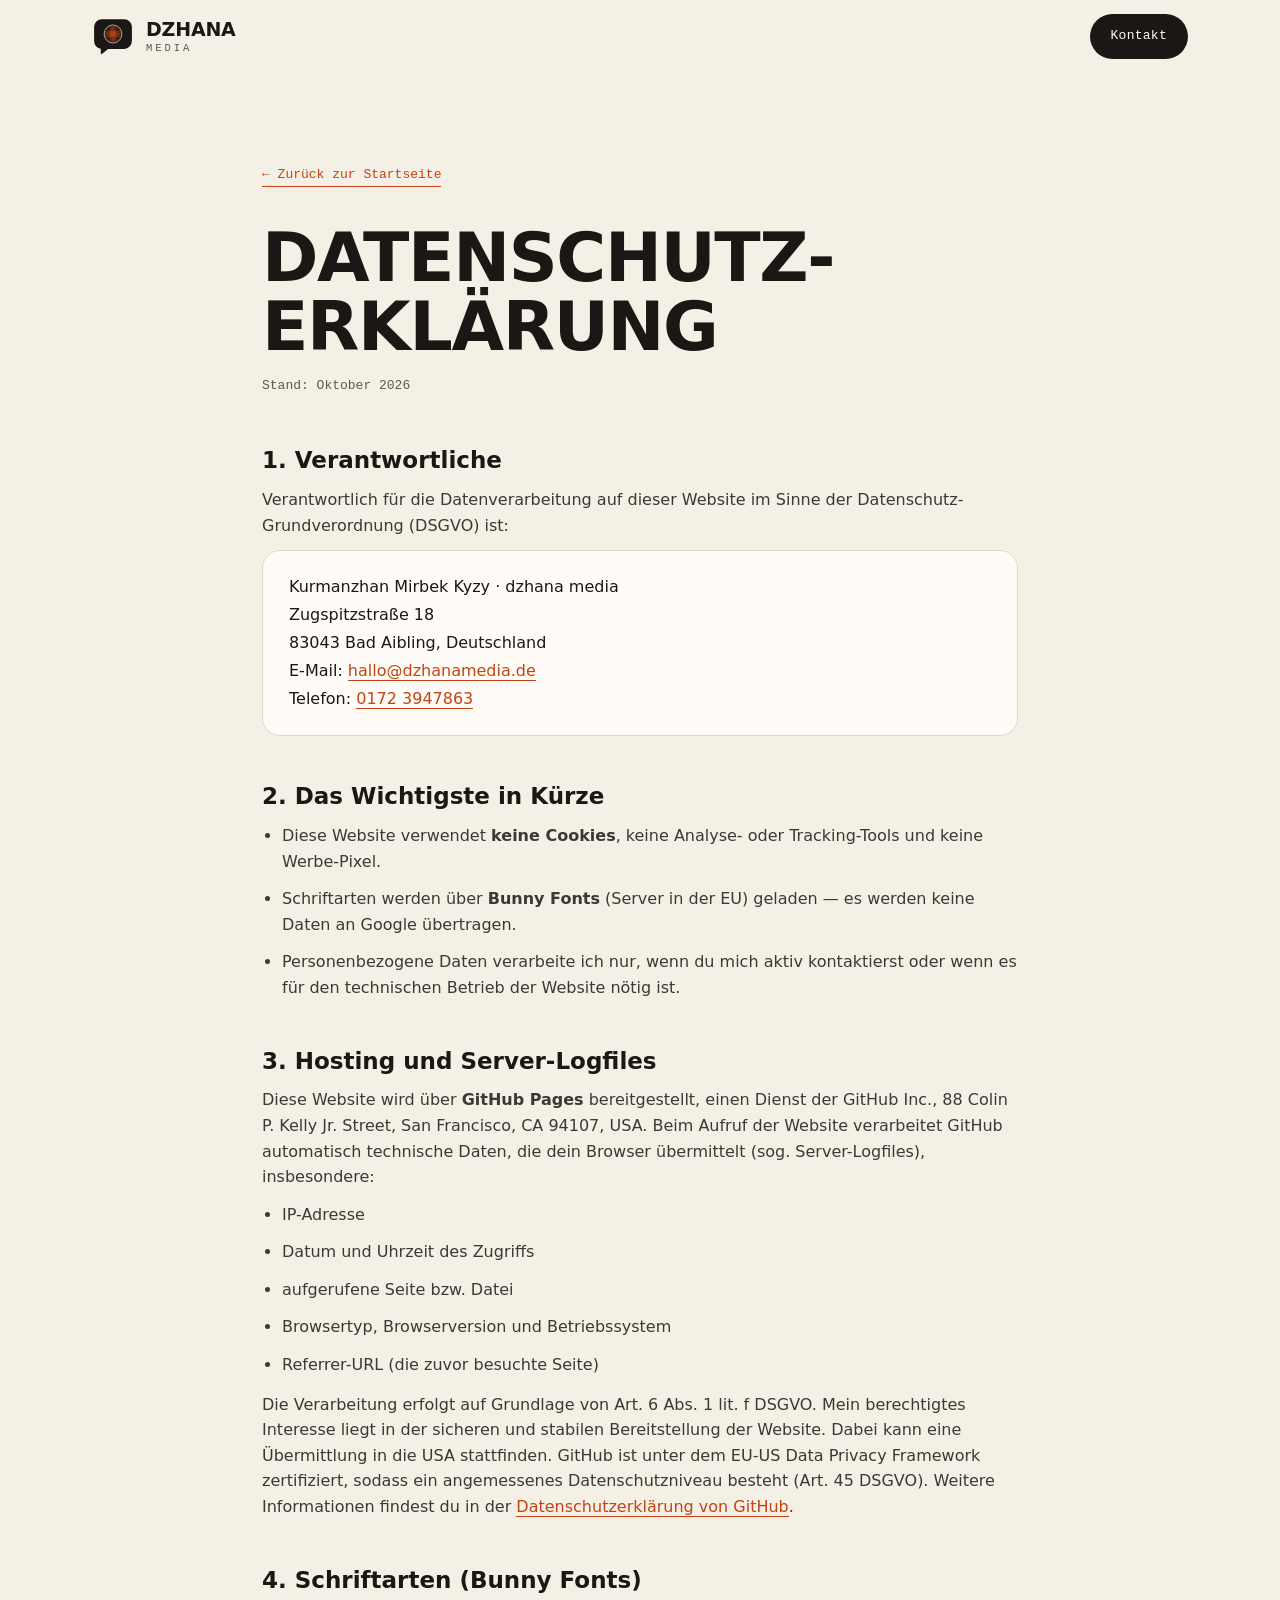
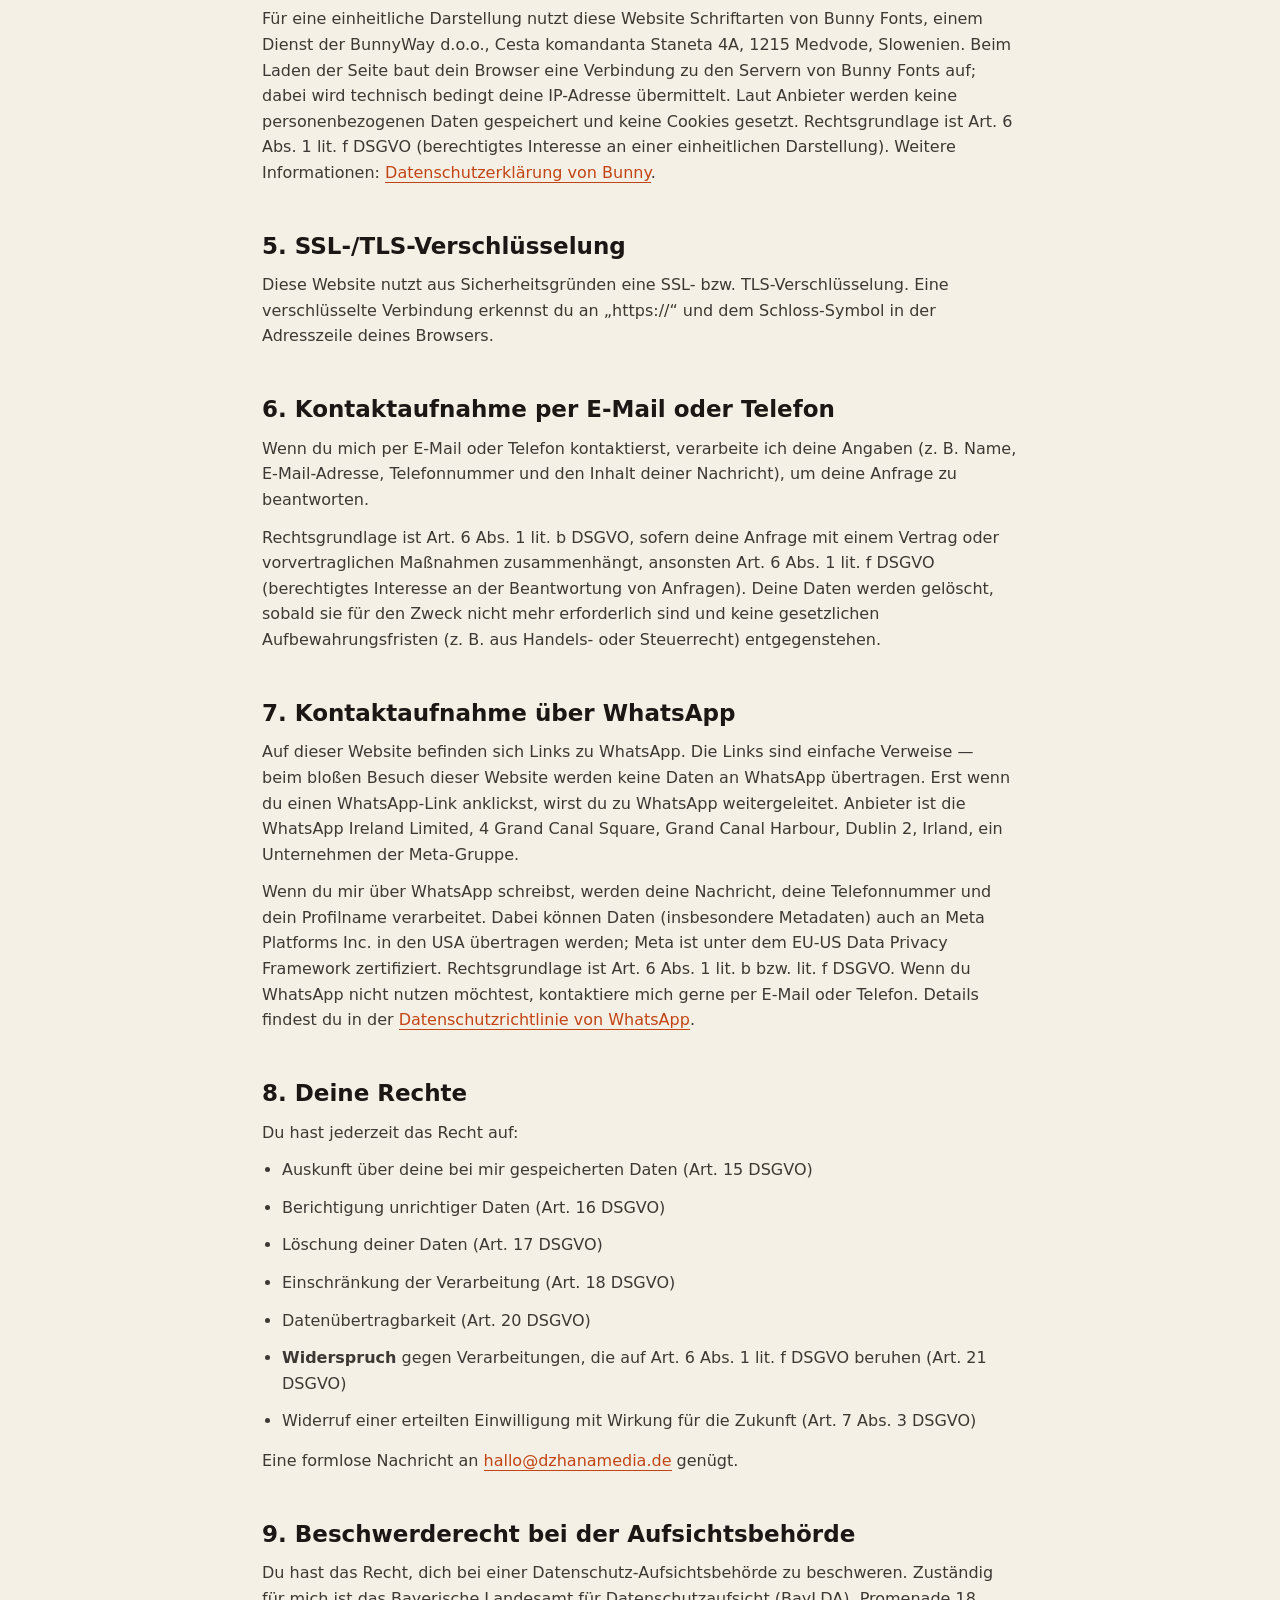
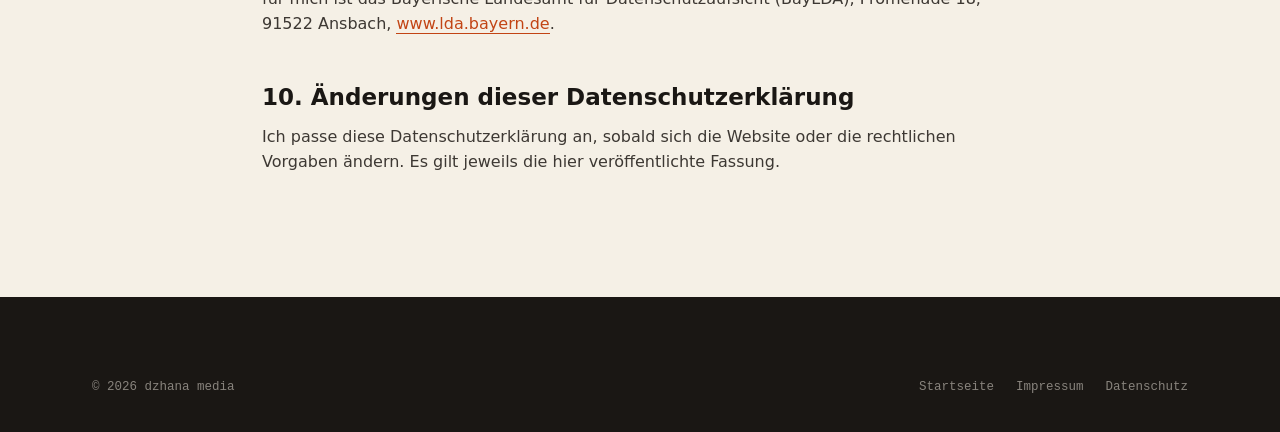
==== commit ae296b34: "Impressum: add office address and full name Co-Authored-By: Claude Opus 5.5 <noreply@anthropic.com> " ====
--- a/datenschutz.html
+++ b/datenschutz.html
@@ -32,8 +32,8 @@
     <h2>1. Verantwortliche</h2>
     <p>Verantwortlich für die Datenverarbeitung auf dieser Website im Sinne der Datenschutz-Grundverordnung (DSGVO) ist:</p>
     <address>
-      Kurmanzhan Mirbek · dzhana media<br>
-      <span class="todo">[Straße und Hausnummer]</span><br>
+      Kurmanzhan Mirbek Kyzy · dzhana media<br>
+      Zugspitzstraße 18<br>
       83043 Bad Aibling, Deutschland<br>
       E-Mail: <a href="mailto:hallo@dzhanamedia.de">hallo@dzhanamedia.de</a><br>
       Telefon: <a href="tel:+491723947863">0172 3947863</a>
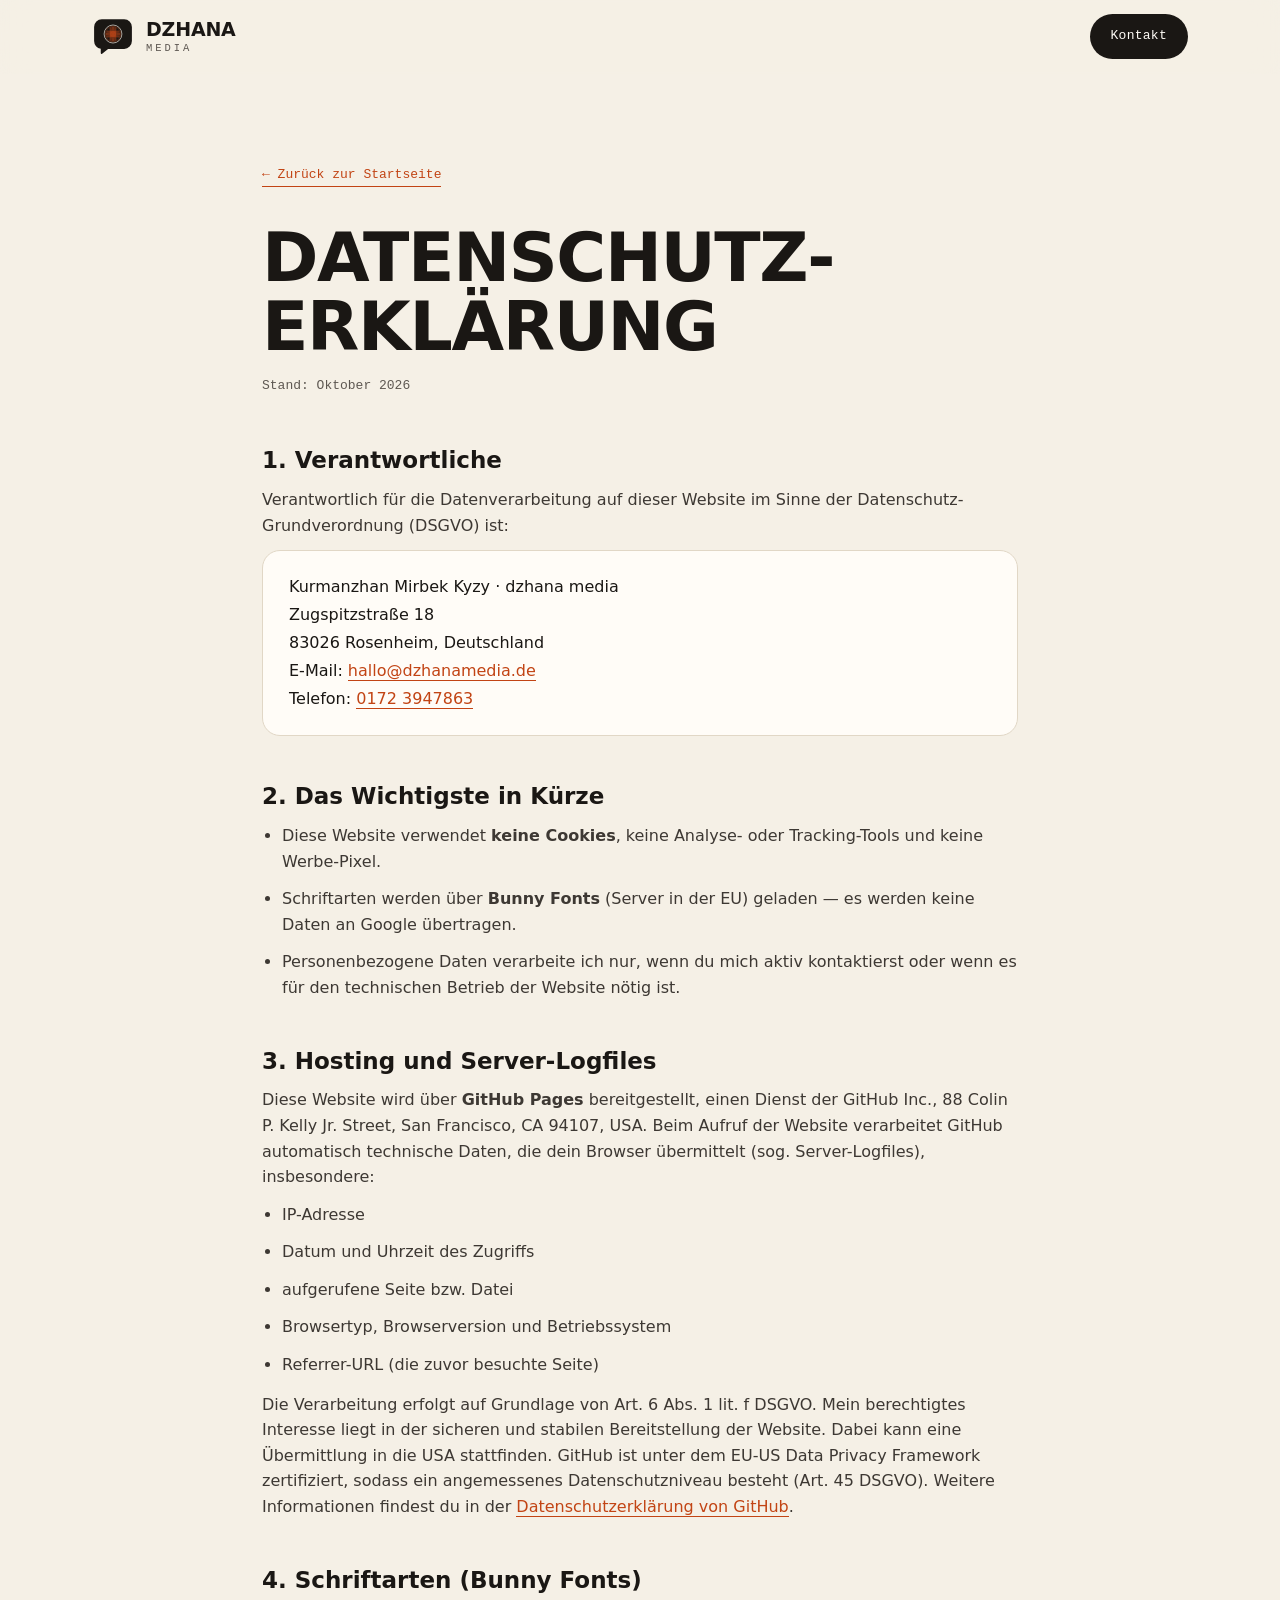
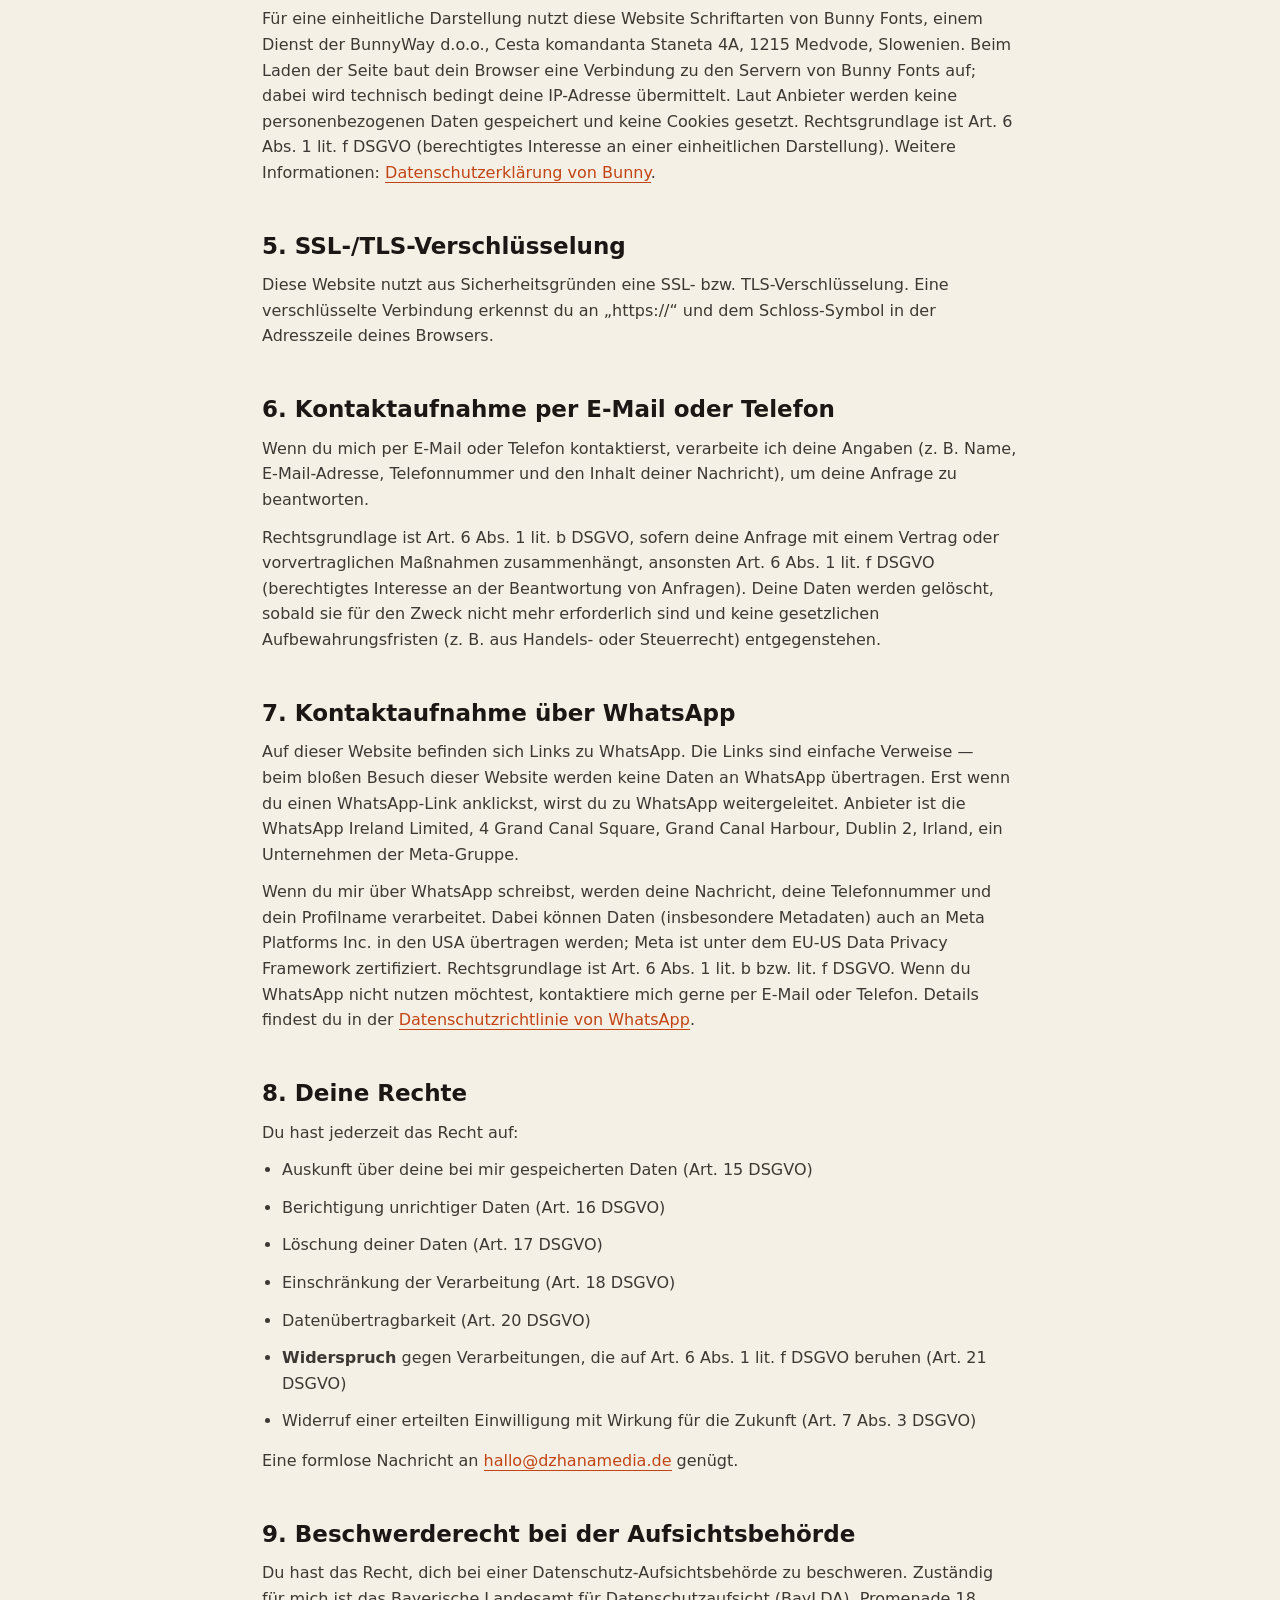
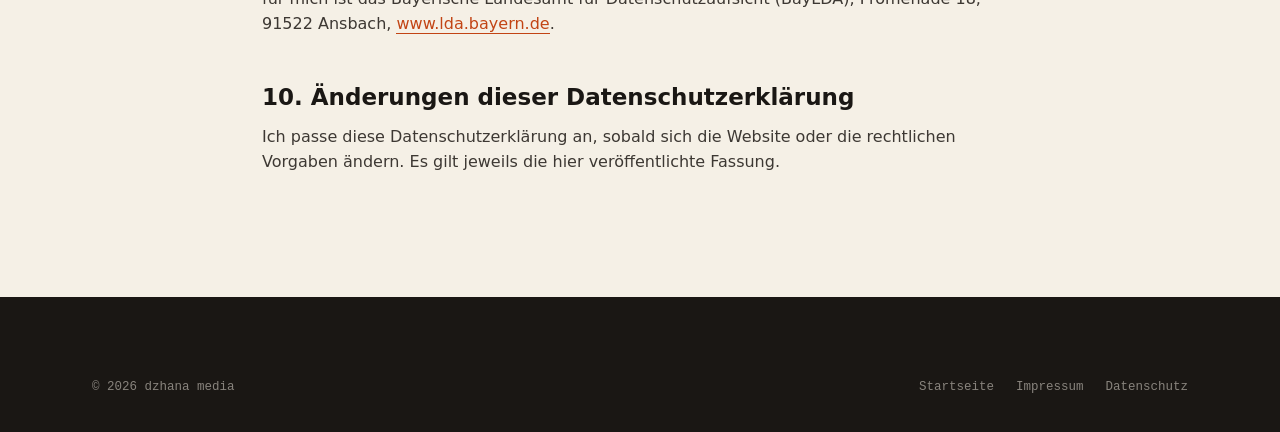
==== commit 2c0351c5: "Update address to Rosenheim Co-Authored-By: Claude Opus 5.5 <noreply@anthropic.com> Claude-Session: " ====
--- a/datenschutz.html
+++ b/datenschutz.html
@@ -34,7 +34,7 @@
     <address>
       Kurmanzhan Mirbek Kyzy · dzhana media<br>
       Zugspitzstraße 18<br>
-      83043 Bad Aibling, Deutschland<br>
+      83026 Rosenheim, Deutschland<br>
       E-Mail: <a href="mailto:hallo@dzhanamedia.de">hallo@dzhanamedia.de</a><br>
       Telefon: <a href="tel:+491723947863">0172 3947863</a>
     </address>
